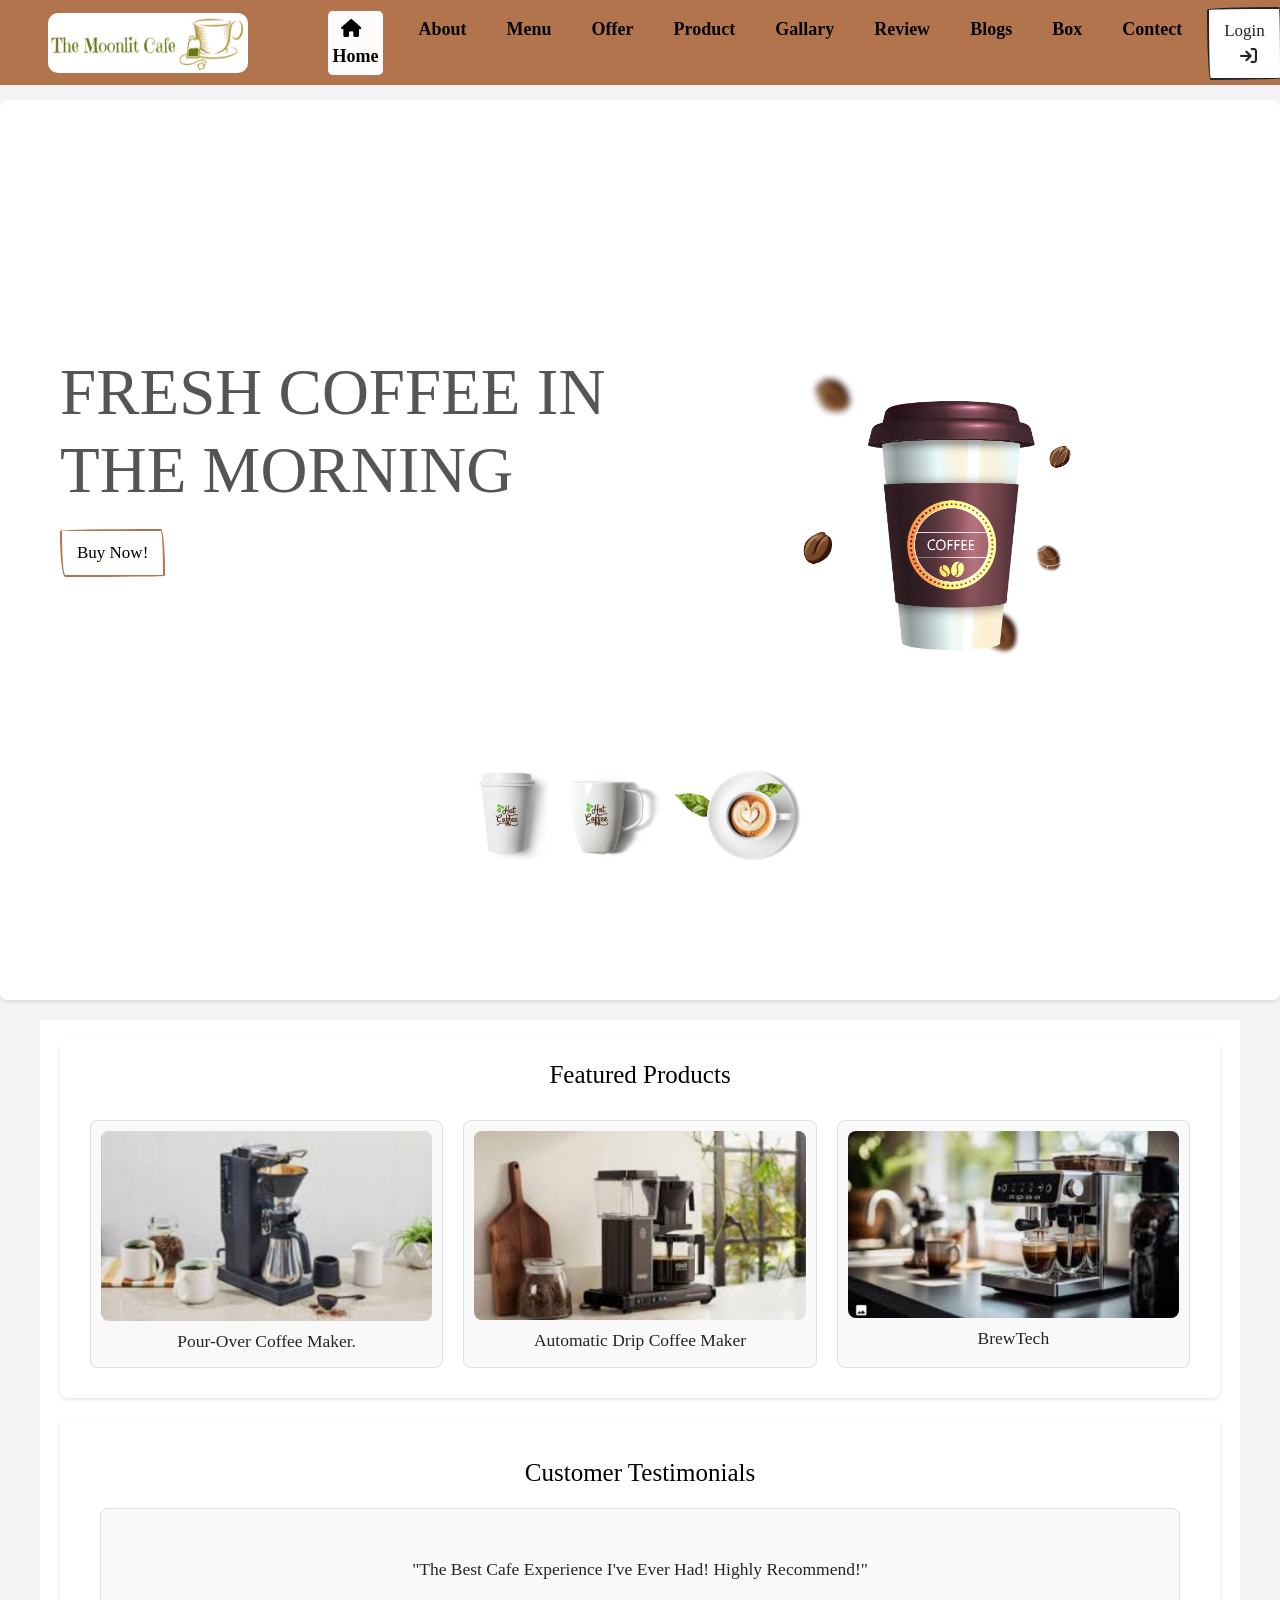
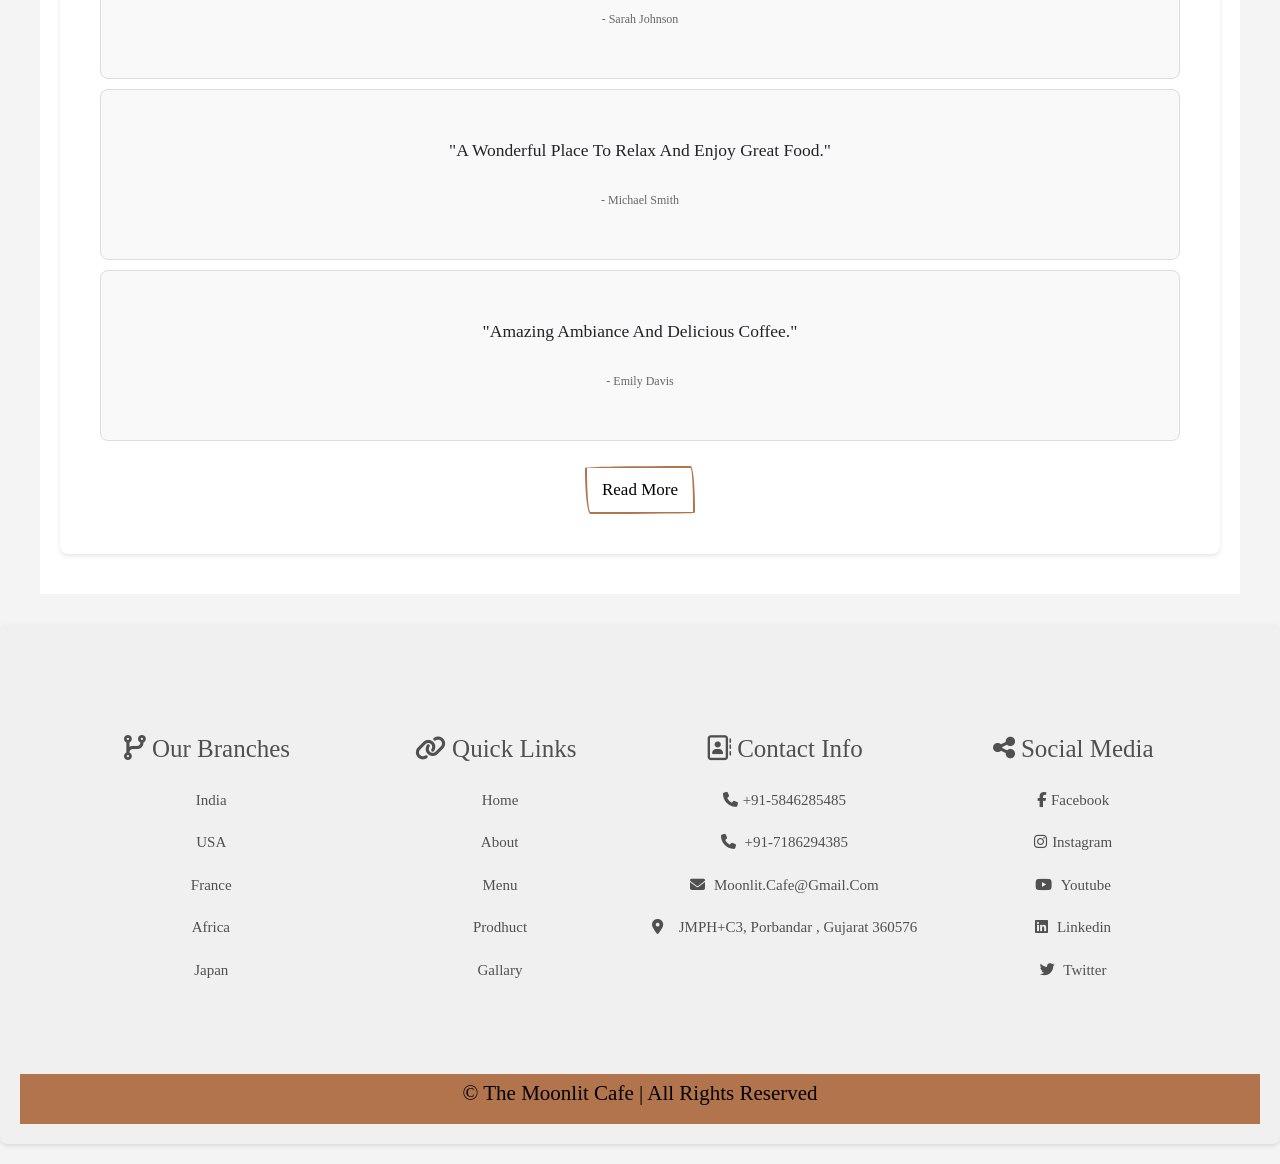
==== Index.html @ 5e9a55ad "Initial commit" ====
<!DOCTYPE html>
<html lang="en">
<head>
    <title>the Moonlit Cafe</title>
    <meta charset="utf-8">
    <meta name="viewport" content="width=device-width, initial-scale=1">
    <meta http-equiv="X-UA-Compatible" content="IE=edge">
    <meta name="viewport" content="width=device-width, initial-scale=1.0">
    <link href="https://cdn.jsdelivr.net/npm/bootstrap@5.3.3/dist/css/bootstrap.min.css" rel="stylesheet">
    <script src="https://cdn.jsdelivr.net/npm/bootstrap@5.3.3/dist/js/bootstrap.bundle.min.js"></script>
    <link rel="stylesheet" href="https://cdnjs.cloudflare.com/ajax/libs/font-awesome/6.5.2/css/all.min.css">
    <link rel="stylesheet" href="Styles.css">
    <style>
        li::marker {
            content: none;
        }
    </style>
    
</head>
<body>
    <nav class="navbar navbar-expand-sm">
        <div class="container-fluid">
            <a class="navbar-brand" href="#" id="logo"><img src="IMG/l2.png " style="height: 60px; width: 200px;" alt=""></a>
            <button class="navbar-toggler" type="button" data-bs-toggle="collapse" data-bs-target="#mynavbar">
                <span class="navbar-toggler-icon"></span>
            </button>
            <div class="collapse navbar-collapse" id="mynavbar">
                <ul class="navbar-nav me-auto">
                    <li class="nav-item">
                        <a class="nav-link nh active" id="home" href="Index.html">
                            <i class="fa-solid fa-house fa-beat"></i> &nbsp; Home</a>
                    </li>
                    <li class="nav-item">
                        <a class="nav-link nh" href="About.html">About</a>
                    </li>
                    <li class="nav-item">
                        <a class="nav-link nh" href="Menu.html">Menu</a>
                    </li>
                    <li class="nav-item">
                        <a class="nav-link nh" href="Offer.html">Offer</a>
                    </li>
                    <li class="nav-item">
                        <a class="nav-link nh" href="Product.html">Product</a>
                    </li>
                    <li class="nav-item">
                        <a class="nav-link nh" href="Gallary.html">Gallary</a>
                    </li>
                    <li class="nav-item">
                        <a class="nav-link nh" href="Review.html">Review</a>
                    </li>
                    <li class="nav-item">
                        <a class="nav-link nh" href="Blogs.html">Blogs</a>
                    </li>
                    <li class="nav-item">
                        <a class="nav-link nh" href="Box.html">Box</a>
                    </li>
                    <li class="nav-item">
                        <a class="nav-link nh" href="Contect.html">Contect</a>
                    </li>
                </ul>
                <li class="nav-item">
                    <a class="nav-link nh" href="javascript:void(0)"></a>
                </li>
                <li class="nav-item ">
                    <button type="button" class="btn btn-custom active" data-bs-toggle="modal" data-bs-target="#myModal" id="clik" style="margin-top: 2px; background-color: white;">
                        Login &nbsp; <i class="fa-solid fa-arrow-right-to-bracket fa-flip"></i>
                    </button>
                </li>
            </div>
        </div>
    </nav>
    <br>
    <!-- The Modal -->
    <div class="modal" id="myModal">
        <div class="modal-dialog">
            <div class="modal-content">
                <!-- Modal Header -->
                <div class="modal-header">
                    <h4 class="modal-title">Login</h4>
                    <button type="button" class="btn-close" data-bs-dismiss="modal"></button>
                </div>
                <!-- Modal body -->
                <div class="modal-body">
                    <form action="/action_page.php">
                        <div class="mb-3 mt-3">
                            <label for="email" class="form-label">Email:</label>
                            <input type="email" class="form-control" id="email" placeholder="Enter email" name="email">
                        </div>
                        <div class="mb-3">
                            <label for="pwd" class="form-label">Password:</label>
                            <input type="password" class="form-control" id="pwd" placeholder="Enter password"
                                name="pswd">
                        </div>
                        <div class="form-check mb-3">
                            <label class="form-check-label">
                                <input class="form-check-input" type="checkbox" name="remember"> Remember me
                            </label>
                        </div>
                    </form>
                </div>
                <!-- Modal footer -->
                <div class="modal-footer">
                    <br><br><br>
                    <button type="submit" class="btn btn-custom">Submit</button>
                </div>
            </div>
        </div>
    </div>
    <section class="home" id="home" style="background-color: white;">
        <div class="container">
            <div class="row">
                <div class="content">
                    <h3 id="text">fresh coffee in the morning</h3><br><br><br>
                     <a href="Menu.html" class="btn" id="buy">Buy Now!</a>
                </div>
                <div class="image">
                    <img src="IMG/main.png" class="main-home-image" id="i" alt="">
                </div>
            </div>
            <div class="image-slider">
                <img src="IMG/4.png" alt="">
                <img src="IMG/5.png" alt="">
                <img src="IMG/6.png" alt="">
            </div>
        </div>
    </section>
    <div class="container" style="background-color: white;">
        <section id="featured-products">
            <h2 class="text-center">Featured Products</h2>
            <div class="product-grid">
                <div class="product-card">
                    <img src="IMG/fp1.png" alt="Product 1">
                    <h3>pour-over coffee maker.</h3>
                </div>
                <div class="product-card">
                    <img src="IMG/fp2.png" alt="Product 2">
                    <h3>automatic drip coffee maker</h3>
                </div>
                <div class="product-card">
                    <img src="IMG/fp3.png" alt="Product 3">
                    <h3>BrewTech</h3>
                </div>
            </div>
        </section>
        <section id="testimonials">
            <div class="container">
                <h2 class="text-center">Customer Testimonials</h2>
                <div class="testimonial">
                    <p>
                    <h3>"The best cafe experience I've ever had! Highly recommend!"</h3>
                    </p>
                    <p>- Sarah Johnson</p>
                </div>
                <div class="testimonial">
                    <p>
                    <h3>"A wonderful place to relax and enjoy great food."</h3>
                    </p>
                    <p>- Michael Smith</p>
                </div>
                <div class="testimonial">
                    <p>
                    <h3>"Amazing ambiance and delicious coffee."</h3>
                    </p>
                    <p>- Emily Davis</p>
                </div>
                <br><br><br>
                <center><a href="#" class="btn" id="buy">Read More</a></center>
        </section>
    </div>
    <br><br>
    <!-- FOOTER -->
    <section class="footer">
        <div class="box-container">
            <div class="container-fluid p-5 text- text-center">
                <div class="container mt-5">
                    <div class="row">
                        <div class="col-sm-3">
                            <div class="box">
                                <h3 class="our"><i class="fa-solid fa-code-branch">&nbsp;</i>Our Branches</h3>
                                <a href="#"><i class="fas fa-arrow"></i> India</a>
                                <a href="#"><i class="fas fa-arrow"></i> USA</a>
                                <a href="#"><i class="fas fa-arrow"></i> France</a>
                                <a href="#"><i class="fas fa-arrow"></i> Africa</a>
                                <a href="#"><i class="fas fa-arrow"></i> Japan</a>
                            </div>
                        </div>
                        <div class="col-sm-3">
                            <div class="box">
                                <h3><i class="fa-solid fa-link"></i>&nbsp;Quick Links</h3>
                                <a href="Index.html"><i class="fas fa-arrow"></i> Home</a>
                                <a href="About.html"><i class="fas fa-arrow"></i> About</a>
                                <a href="Menu.html"><i class="fas fa-arrow"></i> Menu</a>
                                <a href="Product.html"><i class="fas fa-arrow"></i> Prodhuct</a>
                                <a href="Gallary.html"><i class="fas fa-arrow"></i> Gallary</a>
                            </div>
                        </div>
                        <div class="col-sm-3">
                            <div class="box">
                                <h3><i class="fa-regular fa-address-book"></i>&nbsp;Contact Info</h3>
                                <a href="#"><i class="fa-solid fa-phone fa-shake"></i>+91-5846285485</a>
                                <a href="#"><i class="fa-solid fa-phone fa-shake"></i> +91-7186294385</a>
                                <a href="#"><i class="fa-solid fa-envelope fa-bounce"></i> moonlit.cafe@gmail.com</a>
                                <a href="https://www.google.com/maps/uv?pb=!1s0x3957cb00031b8b35%3A0x9dfea6490d8aacd6!3m1!7e115!4s%2Fmaps%2Fplace%2Fthe%2Bmoonlit%2Bcafe%2Bporbandar%2F%4021.6359339%2C69.6778502%2C3a%2C75y%2C300.34h%2C90t%2Fdata%3D*213m4*211e1*213m2*211si9pTdnw0_o1bippCGwQ39Q*212e0*214m2*213m1*211s0x3957cb00031b8b35%3A0x9dfea6490d8aacd6%3Fsa%3DX%26ved%3D2ahUKEwjfjJSNi4qHAxVp-TgGHR-qDlYQpx96BAgyEAA!5sthe%20moonlit%20cafe%20porbandar%20-%20Google%20Search!15sCgIgAQ&imagekey=!1e2!2si9pTdnw0_o1bippCGwQ39Q&cr=le_a7&hl=en&ved=1t%3A206134&ictx=111"><i class="fa-solid fa-location-dot fa-beat-fade"></i> &nbsp; JMPH+C3, Porbandar , Gujarat 360576</a>
                            </div>
                        </div>
                        <div class="col-sm-3">
                            <div class="box">
                                <h3><i class="fa-solid fa-share-nodes"></i>&nbsp;Social Media</h3>
                                <a href="https://www.facebook.com/cafemoonlightlatur/"><i class="fab fa-facebook-f"></i>Facebook</a>
                                <a href="https://www.instagram.com/__moonlightcafe__/"><i class="fab fa-instagram"></i>Instagram</a>
                                <a href="the moonlit cafe porbandar youtube"><i class="fab fa-youtube"></i> Youtube</a>
                                <a href="#"><i class="fab fa-linkedin"></i> Linkedin</a>
                                <a href="#"><i class="fab fa-twitter"></i> Twitter</a>
                            </div>
                        </div>
                    </div>
                </div>
            </div>
        </div>
        <div class="text-center" style="height: 50px; font-size: x-large; background-color: #b2744c;">
            <small class="center">&copy; The Moonlit Cafe | All Rights Reserved</small>
        </div>
    </section>
    <script src="Script.js"></script>
</body>
</html>
---- Styles.css ----
@import url('https://fonts.googleapis.com/css2?family=Poppins:wght@100;300;400;500;600&display=swap');

/* Navbar start*/
#ome.active {
    background: #fdfbfb;
    border-radius: 8%;
}

#sea {
    padding: 10px;
}

.navbar.navbar {
    font-size: large;

}

.se:hover {
    background-color: #b2744c;

}

.btn-custom {
    background-color: #b2744c;
    color: white;
}

.btn-custom:hover {
    background-color: #faf9f8;
}

.modal-header {
    background: #b2744c;
}

.modal-body {
    background: #b2744c;
}

.modal-footer {
    background: #b2744c;
}

:root {

    --main-color: rgba(2, 0, 0, 0.667);
    --btn-color: rgb(0, 0, 2);
    --bdr-color: #b2744c;
    --border-radius: 95% 4% 97% 5% / 4% 94% 3% 95%;
    --border-radius-hover: 4% 95% 6% 95% / 95% 4% 92% 5%;
    --border: .2rem solid var(--bdr-color);
    --border-hover: .2rem dashed var(--main-color);
}

* {

    font-family: 'Poppins', sans-serif;
    margin: 0;
    padding: 0;
    box-sizing: border-box;
    outline: none;
    border: none;
    text-decoration: none;
    text-transform: capitalize;
    transition: all .2s linear;
}

html {

    font-size: 62.5%;
    overflow-x: hidden;
    scroll-padding-top: 7rem;
    scroll-behavior: smooth;
}

section {

    padding: 2rem 9%;
}

.heading {

    font-size: 9rem;
    text-transform: uppercase;
    color: transparent;
    -webkit-text-stroke: .05rem var(--main-color);
    letter-spacing: .2rem;
    text-align: center;
    pointer-events: none;
    position: relative;
}

.heading span {

    position: absolute;
    top: 50%;
    left: 50%;
    transform: translate(-50%, -50%);
    width: 100%;
    color: var(--main-color);
    font-size: 3rem;
}

.btn {

    display: inline-block;
    padding: .9rem 1.5rem;
    border: var(--border);
    border-radius: var(--border-radius);
    color: var(--btn-color);
    background: none;
    cursor: pointer;
    margin-top: 1rem;
    font-size: 1.7rem;

}

.btn:hover {

    border-radius: var(--border-radius-hover);
    border: var(--border-hover);
}

#navbar {
    background-color: #b2744c;
    font-family: 'Roboto', sans-serif;
}

#logo img {
    border-radius: 10px;
    width: 160px;
    margin-left: 40px;
}

.navbar-nav {
    margin-left: 50px;
}

.nav-item .nav-link {
    color: rgb(4, 4, 4);
    margin-left: 10px;
    font-weight: bold;
    transition: 0.5s;
}

.nav-item .nav-link:hover {
    background: #f7f5f2;
    border-radius: 5px;
    color: black;
}

#navbar form button {
    background: black;
    color: white;
    border: 1px solid white;
}

.nh:hover {
    background-color: #f7f5f2;

}

nav {
    background-color: #b2744c;
    border-radius: 0px;
}

* {
    margin: 0;
    padding: 0;
    box-sizing: border-box;
    font-family: 'Merriweather', serif;
}

html::-webkit-scrollbar-thumb {
    background: #b2744c;
    border-radius: 0px;
}

html::-webkit-scrollbar {
    width: 10px;
}




/* Active pages*/

#home.active {
    background: #fdfbfb;
    border-radius: 8%;
}

#about.active {
    background: #fdfbfb;
    border-radius: 8%;

}

#Menu.active {
    background: #fdfbfb;
    border-radius: 8%;
}

#Offer.active {
    background: #fdfbfb;
    border-radius: 8%;

}

#Product.active {
    background: #fdfbfb;
    border-radius: 8%;

}

#Gallary.active {
    background: #fdfbfb;
    border-radius: 8%;

}

#Review.active {
    background: #fdfbfb;
    border-radius: 8%;

}

#Blogs.active {
    background: #fdfbfb;
    border-radius: 8%;

}

#Box {
    background: #fdfbfb;
    border-radius: 8%;

}

#Contect.active {
    background: #fdfbfb;
    border-radius: 8%;

}

/*active end*/





/* HEADER */

.header {

    position: fixed;
    top: 0;
    left: 0;
    right: 0;
    display: flex;
    align-items: center;
    justify-content: space-between;
    z-index: 1000;
    background: #f1eaea;
    box-shadow: 0 .5rem 1rem rgba(0, 0, 0, .1);
    padding: 2rem 9%;
}

.header .logo {

    color: var(--main-color);
    font-size: 2.3rem;
}

.header .logo i {

    padding-left: .5rem;
}

.header .navbar a {

    margin: 0 1rem;
    font-size: 1.7rem;
    color: var(--main-color);
}

.header .btn {

    margin-top: 0;
}

/*heder end */

/* Navbar end */





/*home pages start */

#menu-btn {

    font-size: 3rem;
    color: var(--main-color);
    cursor: pointer;
    display: none;
}

.home {

    min-height: 100vh;
    padding-top: 12rem;
    background: url(../image/home-bg.jpg) no-repeat;
    background-position: center;
    background-size: cover;
}

.home .row {
    display: flex;
    align-items: center;
    flex-wrap: wrap;
    gap: 1.5rem;
}

.home .row .content {
    flex: 1 1 42rem;
}

.home .row .image {
    flex: 1 1 42rem;
    padding-top: 10rem;
    text-align: center;
}

.home .row .image img {
    height: 35rem;
    animation: float 4s linear infinite;
}

@keyframes float {

    0%,
    100% {
        transform: translateY(0rem);
    }

    50% {
        transform: translateY(-7rem);
    }
}

.home .row .content h3 {
    font-size: 6.5rem;
    color: var(--main-color);
    text-transform: uppercase;
}

.home .image-slider {
    text-align: center;
    padding: 3rem 0;
}

.home .image-slider img {
    height: 9rem;
    margin: 0 .5rem;
    cursor: pointer;
    margin-top: 5rem;
}

.home .image-slider img:hover {
    transform: translateY(-2rem);
}

body {
    font-family: Arial, sans-serif;
    margin: 0;
    padding: 0;
    box-sizing: border-box;
    background-color: #f4f4f4;
}

header {
    background: #333;
    color: #fff;
    padding: 10px 0;
    text-align: center;
}

header h1 {
    margin: 0;
}

nav ul {
    list-style: none;
    padding: 0;
    margin: 0;
    text-align: center;
}

nav ul li {
    display: inline;
    margin: 0 10px;
}

nav ul li a {
    color: #fff;
    text-decoration: none;
    font-weight: bold;
}

.hero {
    background: url('images/hero.jpg') no-repeat center center/cover;
    color: #fff;
    text-align: center;
    padding: 100px 20px;
}

.hero-content h2 {
    font-size: 2.5em;
    margin: 0;
}

.hero-content p {
    font-size: 1.2em;
    margin: 20px 0;
}

.hero-content .btn {
    background: #ff9900;
    color: #fff;
    padding: 10px 20px;
    text-decoration: none;
    border-radius: 5px;
    font-weight: bold;
}

section {
    margin-bottom: 20px;
    padding: 20px;
    background: #fff;
    border-radius: 8px;
    box-shadow: 0 2px 4px rgba(0, 0, 0, 0.1);
}

#featured-products .product-grid {
    display: flex;
    justify-content: space-around;
    flex-wrap: wrap;
}

.product-card {
    background: #f9f9f9;
    border: 1px solid #ddd;
    border-radius: 8px;
    padding: 10px;
    text-align: center;
    margin: 10px;
    flex: 1 1 30%;
}

.product-card img {
    max-width: 100%;
    border-radius: 8px;
}

.product-card h3 {
    margin: 10px 0 5px;
}

.testimonial {
    background: #f9f9f9;
    border: 1px solid #ddd;
    border-radius: 8px;
    padding: 20px;
    margin: 10px 0;
    text-align: center;
}

footer {
    background: #333;
    color: #fff;
    text-align: center;
    padding: 10px 0;
    position: fixed;
    width: 100%;
    bottom: 0;
}

/* HOME pages end*/
















/* menu pages start*/

.card {
    height: 400px;
    width: 300px;
}

.cards {
    height: 600px;
    width: 300px;
}

.menu {
    width: 100%;
    background: #f7f5f2;
    font-family: 'Roboto', sans-serif;
}

.heading {
    text-align: center;
    font-size: 30px;
    color: #b2744c;
    font-weight: bold;
    border-bottom: 2px solid #b2744c;
}

#container2 {
    margin-top: 20px;
}

.menu .cards {
    background: white;
    box-shadow: rgba(149, 157, 165, 0.2) 0px 8px 24px;
}

.star i {
    color: #b2744c;
}

.menu h3 {
    color: #b2744c;
    text-align: center;
    margin-top: 10px;
    font-size: 25px;
}

.menu p {
    font-size: 16px;
    color: #b2744c;
    padding-top: 10px;
}

.menu p span {
    float: right;
    cursor: pointer;
}

/* menu pages end */










/*offer pages start*/

/* banner */

.banner-container {
    display: grid;
    grid-template-columns: repeat(auto-fit, minmax(32rem, 1fr));
    gap: 1.5rem;
}

.banner-container .banner {
    position: relative;
    height: 25rem;
    overflow: hidden;
    border-radius: .5rem;
}

.banner-container .banner img {
    height: 100%;
    width: 100%;
    object-fit: cover;
}

.banner-container .banner:hover img {
    transform: scale(1.1);
}

.banner-container .banner .content {
    position: absolute;
    top: 50%;
    left: 2rem;
    transform: translateY(-50%);
}

.banner-container .banner .content span {
    font-size: 1.5rem;
    color: #666;
}

.banner-container .banner .content h3 {
    color: #222;
    padding-top: .5rem;
    font-size: 2rem;
}


/* offer */

.offer .box-container {
    display: grid;
    grid-template-columns: repeat(auto-fit, minmax(25rem, 1fr));
    gap: 1.5rem;
    align-items: flex-start;
}

.offer .box-container .box {
    text-align: center;
}

.offer .box-container .box img {
    height: 10rem;
    margin-bottom: .5rem;
}

.offer .box-container .box h3 {
    font-size: 2rem;
    color: var(--color);
    margin: 1rem 0;
}

.offer .box-container .box p {
    line-height: 2;
    font-size: 1.5rem;
    color: #666;
}

main {
    display: flex;
    flex-wrap: wrap;
    justify-content: space-around;
}

.offer {
    background-color: #fff;
    border: 1px solid #ccc;
    border-radius: 8px;
    box-shadow: 0 2px 5px rgba(0, 0, 0, 0.1);
    margin: 15px;
    padding: 20px;
    width: 45%;
    max-width: 400px;
}

.offer h2 {
    font-size: 1.8rem;
    color: #333;
    margin-bottom: 10px;
}

.offer-item {
    margin-bottom: 15px;
}

.offer-item h3 {
    font-size: 1.3rem;
    color: #555;
    margin-bottom: 5px;
}

.offer-item p {
    font-size: 1rem;
    color: #777;
}


body {
    font-family: Arial, sans-serif;
  }
  .offer-card {
    transition: transform 0.2s;
  }
  .offer-card:hover {
    transform: scale(1.05);
  }
  .offer-header {
    background: #b2744c;
    color: white;
    padding: 10px;
    text-align: center;
  }


/*offer pages end*/



/* top cards */
.top-cards{
    width: 100%;
    height: 60vh;
    background: #f7f5f2;
    font-family: 'Roboto', sans-serif;
  }
  .heading2{
    color: black;
    text-align: center;
    font-size: 30px;
    font-weight: bold;
  }
  .heading2 span{
    color: #b2744c;
  }
  .top-cards .container{
    margin-top: 30px;
  }
  .top-cards .card{
    border-radius: 10px;
    transition: 0.5s;
    cursor: pointer;
  }
  .top-cards .card img{
    border-radius: 10px;
  }
  .top-cards .card h3{
    text-align: center;
    padding-top: 78px;
    color: white;
  }
  .top-cards .card:hover{
    transform: translateY(-10px);
  }
  @media screen and (max-width:767px){
   .top-cards{
    height: 170vh;
   } 
  }
  @media screen and (max-width:500px){
   .top-cards{
    height: 150vh;
   } 
  }
  @media screen and (max-width:370px){
   .top-cards{
    height: 120vh;
   } 
  }
  /* top cards */
  







/* product start */
.product {
    width: 100%;
    background: #f7f5f2;
    font-family: 'Roboto', sans-serif;
}

.heading4 {
    text-align: center;
    color: #b2744c;
    font-size: 30px;
    font-weight: bold;
    padding-top: 70px;
    border-bottom: 2px solid #b2744c;
}

#container3 {
    margin-top: 30px;
}

.product h3 {
    text-align: center;
    color: #b2744c;
    font-size: 23px;
}

.product p {
    color: #b2744c;
    padding-top: 10px;
}

.product p span {
    float: right;
    cursor: pointer;
}

#om{
    height: 200px;
    
}

/* product end */









/* review start */

.review .box-container {
    display: grid;
    grid-template-columns: repeat(auto-fit, minmax(30rem, 1fr));
    gap: 1.5rem;
}

.review .box-container .box {
    border: .1rem solid rgba(0, 0, 0, .2);
    border-radius: .5rem;
    box-shadow: var(--box-shadow);
    text-align: center;
    padding: 3rem 2rem;
}

.review .box-container .box .image {
    display: flex;
    justify-content: center;
    align-items: center;
    gap: 2rem;
}

.review .box-container .box .image .user {
    height: 9rem;
    width: 9rem;
    border-radius: 50%;
    object-fit: cover;
}

.review .box-container .box h3 {
    padding: 1rem 0;
    font-size: 2rem;
    color: var(--color);
}

.review .box-container .box h4 {
    font-size: 1.4rem;
    color: #222;
}

.review .box-container .box .stars {
    margin-top: 1.2rem;
}

.review .box-container .box .stars i {
    font-size: 1.5rem;
    color: gold;
}

.review .box-container .box p {
    font-size: 1.5rem;
    line-height: 1.8;
    color: #666;
    padding-top: 1.5rem;
}

.box {
    height: 300px;
}

/* review end */









/* blog start */

.blog .boxx-container {
    display: grid;
    grid-template-columns: repeat(auto-fit, minmax(30rem, 1fr));
    gap: 1.5rem;
}

.blog .boxx-container .boxx {
    border: .1rem solid rgba(0, 0, 0, .1);
    border-radius: 1rem;
}

.blog .boxx-container .boxx .image {
    height: 25rem;
    width: 100%;
    overflow: hidden;
    border-radius: 1rem 1rem 0 0;
}

.blog .boxx-container .boxx .image img {
    height: 100%;
    width: 100%;
    object-fit: cover;
}

.blog .boxx-container .boxx:hover .image img {
    transform: scale(1.2);
}

.blog .boxx-container .boxx .content {
    padding: 2rem 2.5rem;
}

.blog .boxx-container .boxx .content .icons {
    padding-bottom: 1rem;
    margin-bottom: 1rem;
    display: flex;
    align-items: center;
    justify-content: space-between;
}

.blog .boxx-container .boxx .content .icons a {
    font-size: 1.4rem;
    color: #666;
}

.blog .boxx-container .boxx .content .icons a:hover {
    color: var(--color);
}

.blog .boxx-container .boxx .content .icons a i {
    color: var(--color);
    padding-right: .5rem;
}

.blog .boxx-container .boxx .content h3 {
    font-size: 2.2rem;
    color: #222;
}

.blog .boxx-container .boxx .content p {
    font-size: 1.4rem;
    color: #666;
    line-height: 2;
    padding: 1rem 0;
}

/* blogs end */








/*box page start*/


body {
    font-family: Arial, sans-serif;
}

.navbar-brand {
    font-family: 'Cursive', sans-serif;
    font-size: 1.5rem;
}

.box-cricket-section h1 {
    font-family: 'Cursive', sans-serif;
    font-size: 2.5rem;
    color: #333;
}

.box-cricket-section p {
    font-size: 1.1rem;
    color: #666;
}

.box-cricket-section ul {
    list-style-type: none;
    padding: 0;
}

.box-cricket-section ul li {
    font-size: 1.1rem;
    color: #333;
    padding: 5px 0;
}

.footer {
    background-color: #333;
    color: white;
}

.footer p {
    margin: 0;
}











body {
    font-family: Arial, sans-serif;
    margin: 0;
    padding: 0;
    box-sizing: border-box;
}

#box-cricket-stadium {
    padding: 50px 20px;
    background-color: #f8f8f8;
    text-align: center;
}

.container {
    max-width: 1200px;
    margin: 0 auto;
}

h2 {
    font-size: 2.5em;
    margin-bottom: 20px;
    color: #333;
}

p {
    font-size: 1.2em;
    color: #666;
    margin-bottom: 30px;
}

.stadium-gallery {
    display: flex;
    justify-content: center;
    gap: 20px;
}

.stadium-gallery img {
    width: 300px;
    height: 200px;
    object-fit: cover;
    border-radius: 10px;
    box-shadow: 0 4px 8px rgba(0, 0, 0, 0.1);
}












body {
    font-family: Arial, sans-serif;
    margin: 0;
    padding: 0;
    background-color: #f4f4f4;
}

header {
    background-color: #333;
    color: #fff;
    padding: 1rem;
    text-align: center;
}

main {
    padding: 2rem;
}

#booking-form {
    background-color: #fff;
    padding: 2rem;
    border-radius: 5px;
    box-shadow: 0 0 10px rgba(0, 0, 0, 0.1);
}

#booking-form h2 {
    margin-top: 0;
}

#booking-form label {
    display: block;
    margin-bottom: 0.5rem;
}

#booking-form input {
    width: 100%;
    padding: 0.5rem;
    margin-bottom: 1rem;
    border: 1px solid #ccc;
    border-radius: 5px;
}

#booking-form button {
    display: inline-block;
    background-color: #28a745;
    color: #fff;
    padding: 0.75rem 1.5rem;
    border: none;
    border-radius: 5px;
    cursor: pointer;
}

#booking-form button:hover {
    background-color: #218838;
}

#confirmation {
    background-color: #fff;
    padding: 2rem;
    border-radius: 5px;
    box-shadow: 0 0 10px rgba(0, 0, 0, 0.1);
    margin-top: 2rem;
}








body {
    font-family: Arial, sans-serif;
    margin: 0;
    padding: 0;
}

.container {
    max-width: 1200px;
    margin: 0 auto;
    padding: 20px;
}

#box-cricket-stadium {
    background-color: #f9f9f9;
    padding: 50px 0;
}

#box-cricket-stadium h2 {
    text-align: center;
    font-size: 2.5em;
    margin-bottom: 20px;
}

#box-cricket-stadium p {
    text-align: center;
    font-size: 1.2em;
    line-height: 1.5;
    margin-bottom: 40px;
}

.stadium-features {
    display: flex;
    justify-content: space-around;
    flex-wrap: wrap;
}

.feature {
    background-color: #fff;
    border: 1px solid #ddd;
    padding: 20px;
    width: 30%;
    box-shadow: 0 0 10
}

/*box page end*/









/* contact */
.contact {
    width: 100%;
    height: 100vh;
    background: #f7f5f2;
    padding-top: 70px;
}

.contact .container {
    width: 100%;
    height: 80vh;
    background: white;
    background: linear-gradient(90deg, white 80%, #b2744c 20%);
    border-radius: 10px;
}

.heading6 {
    font-size: 30px;
    font-weight: bold;
    margin-top: 70px;
}

.heading6 span {
    color: #b2744c;
}

.contact p {
    font-weight: bold;
    font-size: 13px;
    color: black;
}

.contact input {
    width: 360px;
    border: none;
    border-bottom: 1px solid;
}

#contact-btn {
    width: 200px;
    height: 36px;
    border: none;
    background: #b2744c;
    color: white;
    font-weight: bold;
    margin-top: 30px;
    cursor: pointer;
}

#col {
    width: 40%;
    height: 56vh;
    background: black;
    margin-top: 78px;
}

.contact h1 {
    color: white;
    font-size: 25px;
    margin-top: 10px;
    margin-left: 10px;
}

.contact #col p {
    font-size: 15px;
    color: white;
    margin-left: 13px;
    padding-top: 30px;
}

@media screen and (max-width:766px) {
    .contact .container {
        background: white;
    }

    #col {
        width: 100%;
        background: #b2744c;
    }

    .contact {
        height: 150vh;
    }
}

@media screen and (max-width:400px) {
    .contact input {
        width: 250px;
    }

}






/* FOOTER start */

.footer .box-container {
    display: grid;
    grid-template-columns: repeat(auto-fit, minmax(23rem, 1fr));
    gap: 1.5rem;
}

.footer .box-container .box h3 {
    font-size: 2.5rem;
    padding: 1rem 0;
    color: var(--main-color);
}

.footer .box-container .box a {
    display: block;
    font-size: 1.5rem;
    padding: 1rem 0;
    color: var(--main-color);
}

.footer .box-container .box a i {
    padding-right: .5rem;
}

.footer .box-container .box a:hover i {
    padding-right: 2rem;
}

.footer .credit {
    text-align: center;
    font-size: 2rem;
    padding: 2rem 1rem;
    margin-top: 1rem;
    color: var(--main-color);
}

.footer .credit span {
    border-bottom: var(--border-hover);
}

@media (max-width: 991px) {
    html {
        font-size: 55%;
    }

    .header {
        padding: 3rem;
    }

    section {
        padding: 2rem;
    }
}

@media (max-width: 768px) {
    .heading {
        font-size: 6rem;
    }

    .heading span {
        font-size: 2.3rem;
    }

    #menu-btn {
        display: initial;
    }

    #menu-btn.fa-times {
        transform: rotate(180deg);
    }

    .header .navbar {
        position: absolute;
        top: 99%;
        left: 0;
        right: 0;
        background: #040404;
        clip-path: polygon(0 0, 100% 0, 100% 0, 0 0);
    }

    .header .navbar.active {
        clip-path: polygon(0 0, 100% 0, 100% 100%, 0 100%);
    }

    .header .navbar a {
        display: block;
        font-size: 2.2rem;
        margin: 0;
        padding: 1.5rem 2rem;
    }

    .home {
        text-align: center;
    }

    .home .row .content h3 {
        font-size: 4rem;
    }

    .menu .box-container .box {
        margin-left: 0;
        margin-top: 6rem;
        flex-flow: column;
        text-align: center;
    }

    .menu .box-container .box img {
        margin-left: 0;
        margin-top: -6rem;
    }
}

@media (max-width: 450px) {
    html {
        font-size: 50%;
    }

    .home .row .image img {
        height: auto;
        width: 100%;
    }
}

body {
    font-family: Arial, sans-serif;
}

.footer {
    background-color: #f0f0f0;
    padding: 20px;
    text-align: center;
}

.footer a {
    text-decoration: none;
    color: #000;
}

.footer .section-title {
    font-size: 18px;
    font-weight: bold;
    margin-bottom: 10px;
}

.footer .section {
    margin-bottom: 20px;
}

.footer .contact-info p {
    margin: 5px 0;
}

.footer .social-links a {
    display: inline-block;
    margin: 0 10px;

}

.text-center {
    color: black;
}

.btn {
    margin-top: -30px;
}

.boxx {
    height: 600px;
}

/* FOOTER end */
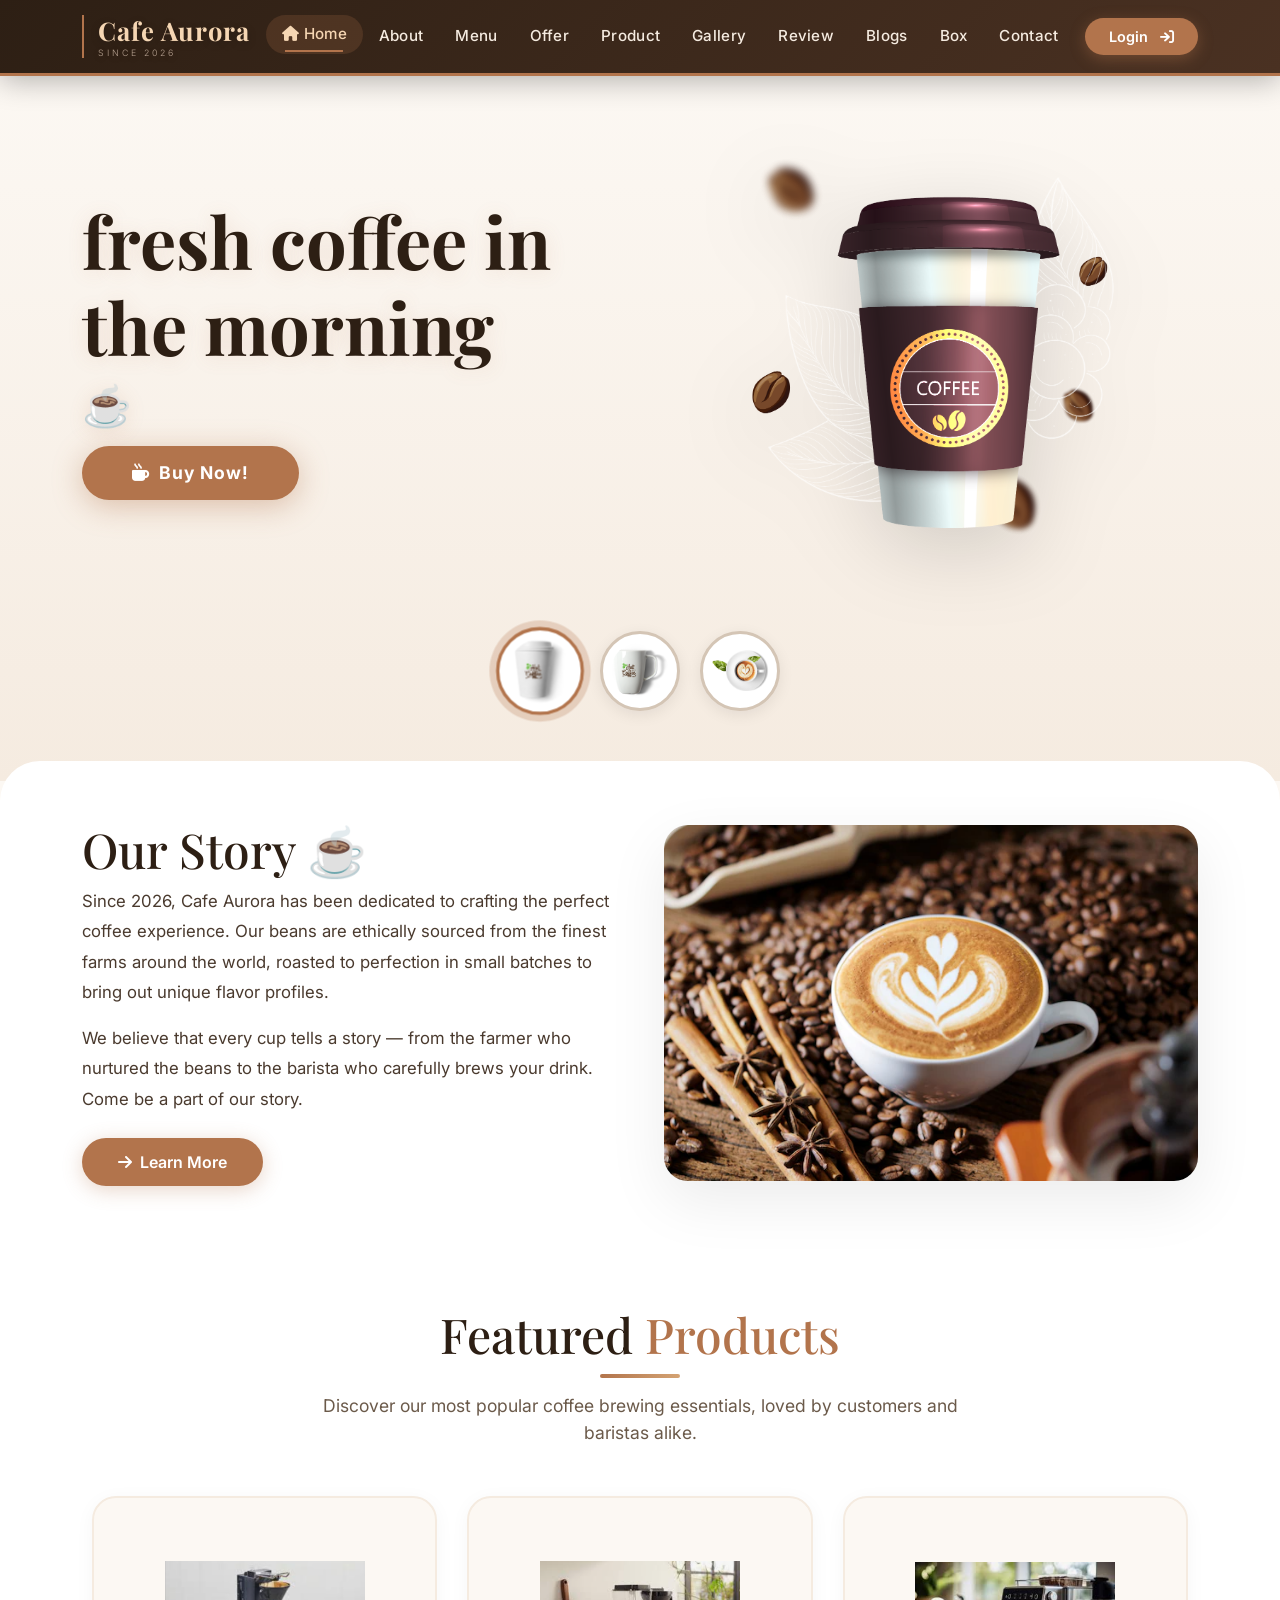
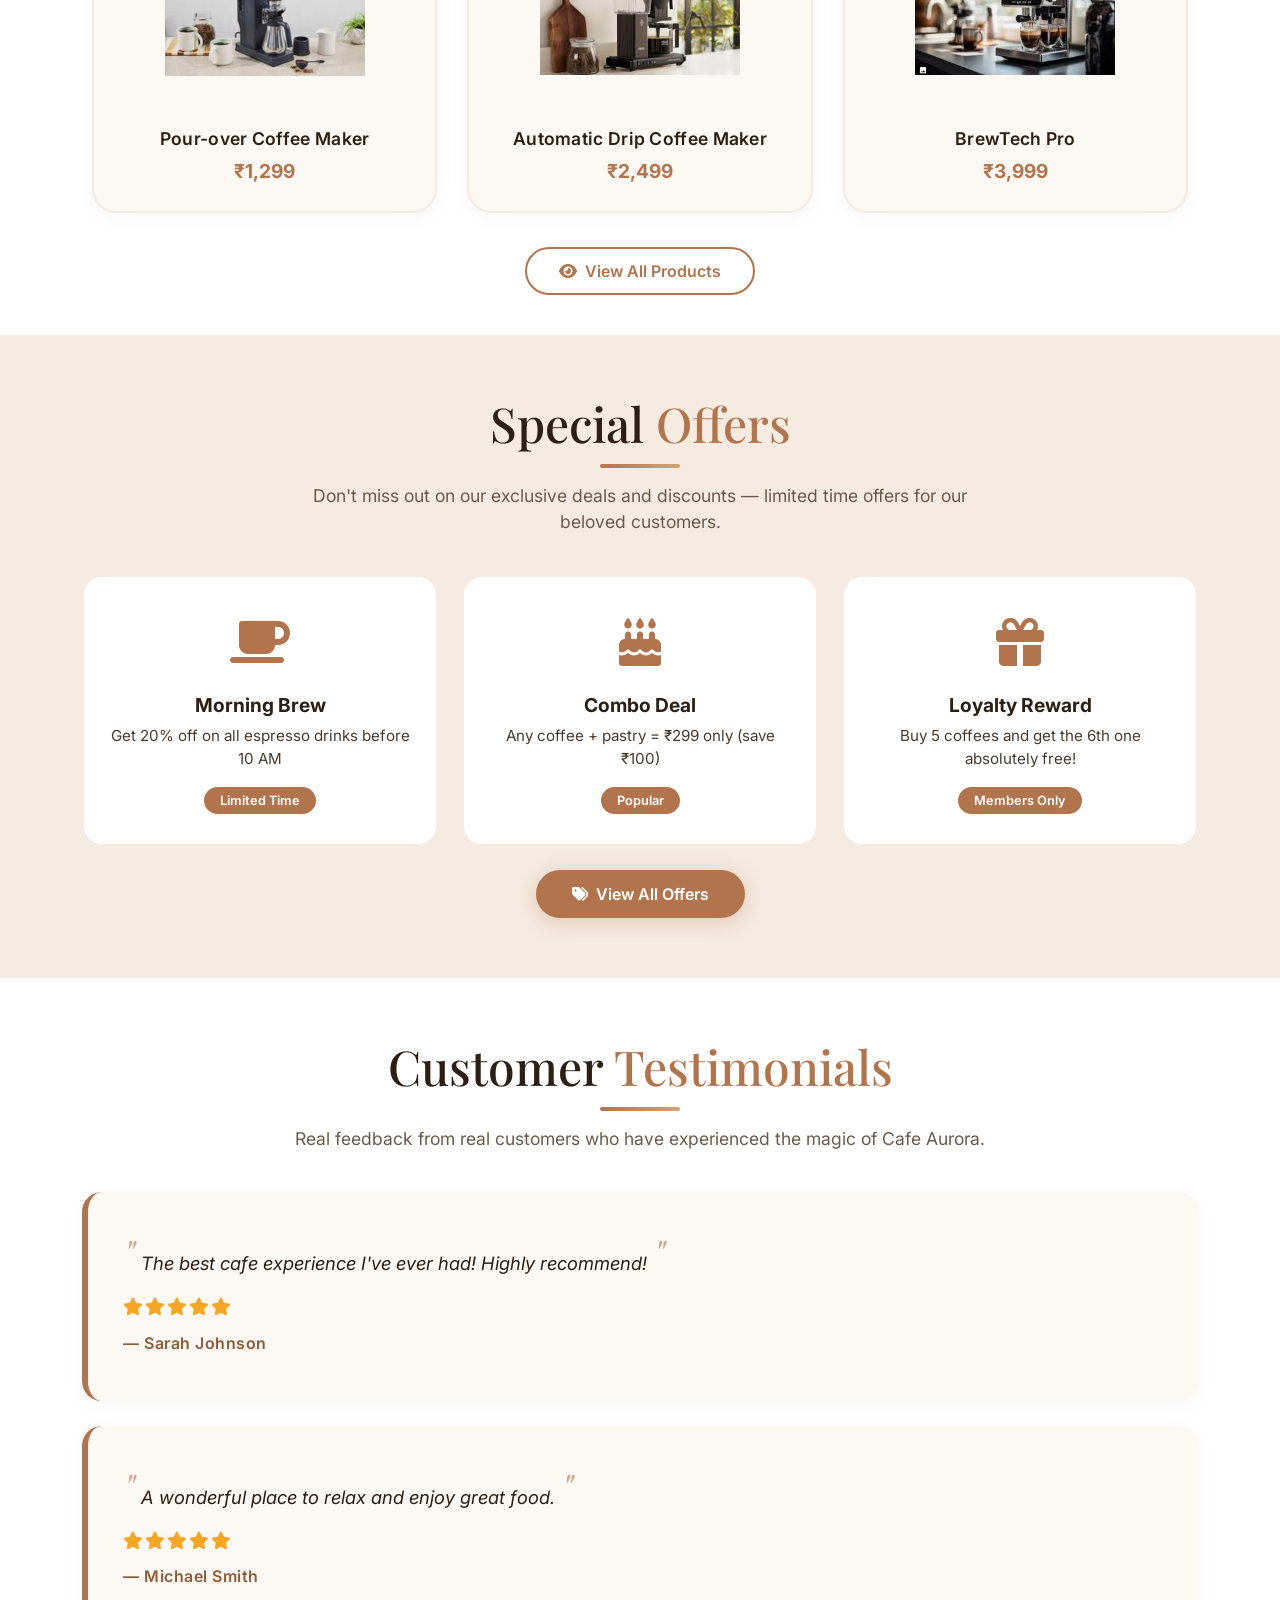
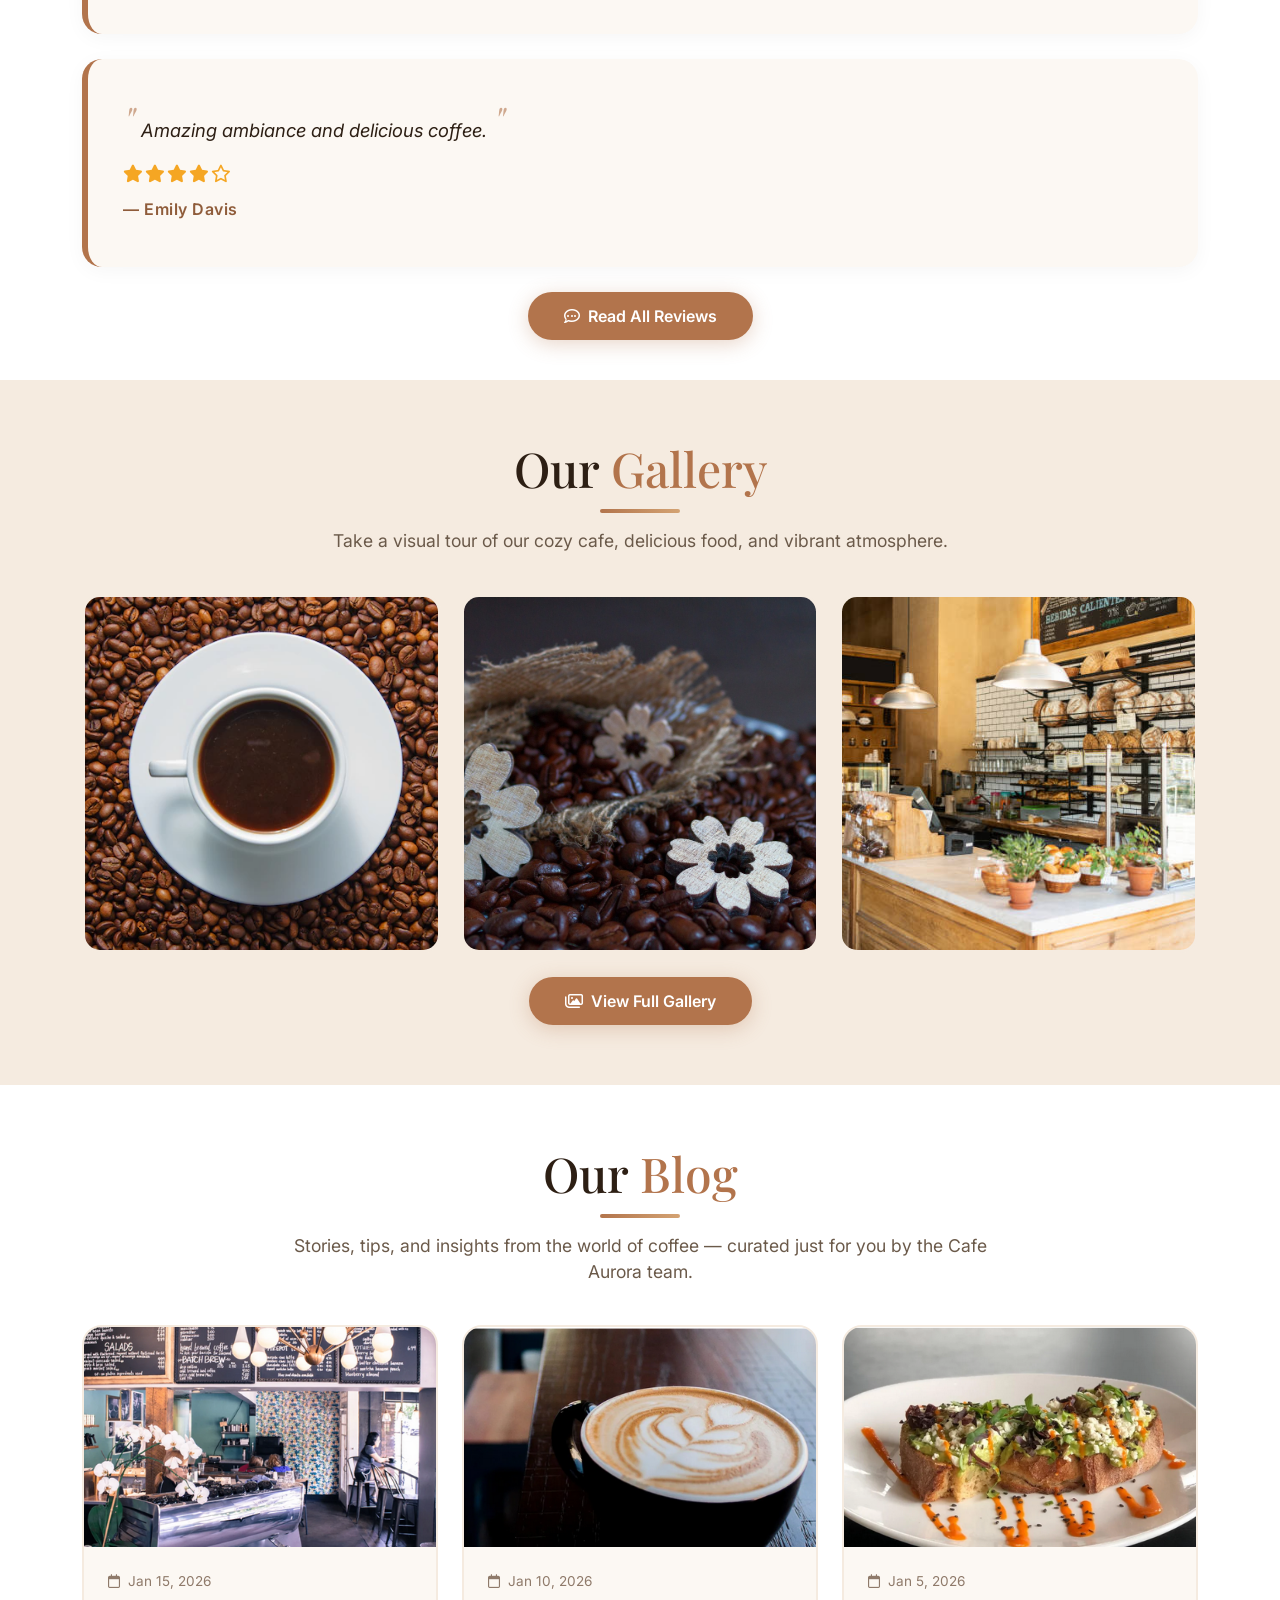
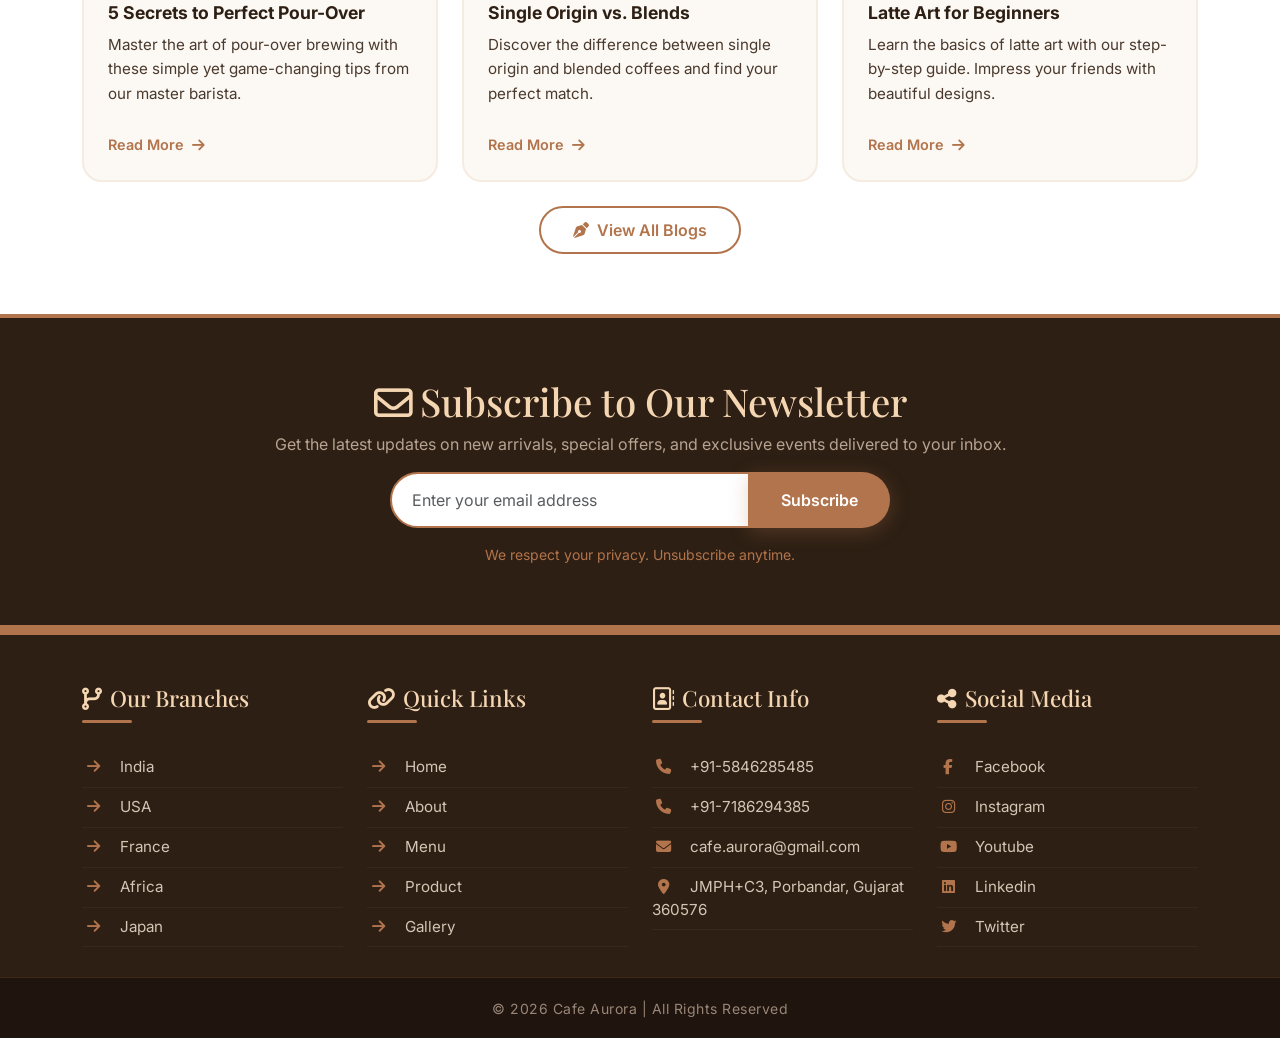
==== commit 84238ade: "Fix index filename" ====
--- a/Index.html
+++ b/Index.html
@@ -1,226 +1,1996 @@
 <!DOCTYPE html>
 <html lang="en">
+
 <head>
-    <title>the Moonlit Cafe</title>
+    <title>Cafe Aurora - Fresh Coffee in the Morning</title>
     <meta charset="utf-8">
     <meta name="viewport" content="width=device-width, initial-scale=1">
     <meta http-equiv="X-UA-Compatible" content="IE=edge">
-    <meta name="viewport" content="width=device-width, initial-scale=1.0">
+    <meta name="description" content="Cafe Aurora - Fresh coffee in the morning, best cafe experience since 2026">
+
+    <!-- Bootstrap 5 CSS -->
     <link href="https://cdn.jsdelivr.net/npm/bootstrap@5.3.3/dist/css/bootstrap.min.css" rel="stylesheet">
-    <script src="https://cdn.jsdelivr.net/npm/bootstrap@5.3.3/dist/js/bootstrap.bundle.min.js"></script>
+    <!-- Bootstrap 5 JS Bundle -->
+    <script src="https://cdn.jsdelivr.net/npm/bootstrap@5.3.3/dist/js/bootstrap.bundle.min.js">
+    </script>
+    <!-- Font Awesome 6 -->
     <link rel="stylesheet" href="https://cdnjs.cloudflare.com/ajax/libs/font-awesome/6.5.2/css/all.min.css">
-    <link rel="stylesheet" href="Styles.css">
+    <!-- Google Fonts -->
+    <link rel="preconnect" href="https://fonts.googleapis.com">
+    <link rel="preconnect" href="https://fonts.gstatic.com" crossorigin>
+    <link href="https://fonts.googleapis.com/css2?family=Playfair+Display:wght@400;700&family=Inter:wght@300;400;600;700&display=swap" rel="stylesheet">
+
     <style>
-        li::marker {
-            content: none;
+        /* ===== RESET & BASE ===== */
+        * {
+            margin: 0;
+            padding: 0;
+            box-sizing: border-box;
+        }
+
+        body {
+            font-family: 'Inter', sans-serif;
+            background: #fcf8f3;
+            color: #2d1f14;
+            overflow-x: hidden;
+        }
+
+        h1,
+        h2,
+        h3,
+        h4,
+        h5 {
+            font-family: 'Playfair Display', serif;
+        }
+
+        a {
+            text-decoration: none;
+            transition: all 0.3s ease;
+        }
+
+        img {
+            max-width: 100%;
+            height: auto;
+            display: block;
+        }
+
+        /* ===== SCROLLBAR ===== */
+        ::-webkit-scrollbar {
+            width: 10px;
+        }
+        ::-webkit-scrollbar-track {
+            background: #fcf8f3;
+        }
+        ::-webkit-scrollbar-thumb {
+            background: #b2744c;
+            border-radius: 50px;
+        }
+        ::-webkit-scrollbar-thumb:hover {
+            background: #8f5c3a;
+        }
+
+        /* ===== NAVBAR ===== */
+        .navbar {
+            background: linear-gradient(135deg, #2d1f14 0%, #4a3122 100%);
+            padding: 10px 0;
+            box-shadow: 0 4px 30px rgba(0, 0, 0, 0.3);
+            position: sticky;
+            top: 0;
+            z-index: 1050;
+            border-bottom: 3px solid #b2744c;
+        }
+
+        .navbar .navbar-brand {
+            display: flex;
+            align-items: center;
+            gap: 12px;
+            flex-shrink: 0;
+        }
+
+        .navbar .brand-text {
+            color: #f5d6b3;
+            font-family: 'Playfair Display', serif;
+            font-size: 1.6rem;
+            font-weight: 700;
+            letter-spacing: 1px;
+            text-shadow: 0 2px 10px rgba(0, 0, 0, 0.2);
+            border-left: 2px solid #b2744c;
+            padding-left: 14px;
+            line-height: 1.2;
+        }
+
+        .navbar .brand-text small {
+            display: block;
+            font-size: 0.55rem;
+            font-family: 'Inter', sans-serif;
+            font-weight: 300;
+            letter-spacing: 3px;
+            color: #b8a392;
+            text-transform: uppercase;
+            margin-top: 2px;
+        }
+
+        .navbar .nav-link {
+            color: #f5ebe0 !important;
+            font-weight: 500;
+            font-size: 0.95rem;
+            padding: 8px 16px !important;
+            border-radius: 30px;
+            transition: all 0.3s ease;
+            letter-spacing: 0.3px;
+            position: relative;
+            white-space: nowrap;
+        }
+
+        .navbar .nav-link:hover,
+        .navbar .nav-link.active {
+            color: #f5d6b3 !important;
+            background: rgba(178, 116, 76, 0.2);
+            transform: translateY(-2px);
+        }
+
+        .navbar .nav-link::after {
+            content: '';
+            position: absolute;
+            bottom: 2px;
+            left: 50%;
+            width: 0;
+            height: 2px;
+            background: #b2744c;
+            transition: all 0.3s ease;
+            transform: translateX(-50%);
+        }
+
+        .navbar .nav-link:hover::after,
+        .navbar .nav-link.active::after {
+            width: 60%;
+        }
+
+        .navbar .btn-custom {
+            background: #b2744c;
+            color: #fff !important;
+            border: none;
+            padding: 8px 24px;
+            border-radius: 50px;
+            font-weight: 600;
+            font-size: 0.9rem;
+            transition: all 0.3s ease;
+            box-shadow: 0 4px 15px rgba(178, 116, 76, 0.4);
+            flex-shrink: 0;
+        }
+
+        .navbar .btn-custom:hover {
+            background: #8f5c3a;
+            transform: translateY(-2px);
+            box-shadow: 0 6px 25px rgba(178, 116, 76, 0.5);
+        }
+
+        .navbar-toggler {
+            border: 2px solid #b2744c;
+            padding: 6px 10px;
+            flex-shrink: 0;
+        }
+        .navbar-toggler-icon {
+            filter: invert(1);
+        }
+
+        /* ===== MODAL ===== */
+        .modal-content {
+            background: #fcf8f3;
+            border-radius: 20px;
+            border: 3px solid #b2744c;
+            box-shadow: 0 20px 60px rgba(0, 0, 0, 0.3);
+        }
+
+        .modal-header {
+            border-bottom: 2px solid #b2744c;
+            background: #2d1f14;
+            border-radius: 18px 18px 0 0;
+            padding: 20px 30px;
+        }
+
+        .modal-header .modal-title {
+            color: #f5ebe0;
+            font-family: 'Playfair Display', serif;
+            font-size: 1.6rem;
+        }
+
+        .modal-header .btn-close {
+            filter: brightness(0) invert(1);
+        }
+
+        .modal-body {
+            padding: 30px;
+        }
+
+        .modal-body .form-label {
+            font-weight: 600;
+            color: #2d1f14;
+        }
+
+        .modal-body .form-control {
+            border-radius: 12px;
+            border: 2px solid #d4c5b5;
+            padding: 12px 16px;
+            background: #fff;
+            transition: border 0.3s ease;
+        }
+
+        .modal-body .form-control:focus {
+            border-color: #b2744c;
+            box-shadow: 0 0 0 4px rgba(178, 116, 76, 0.2);
+        }
+
+        .modal-footer {
+            border-top: none;
+            padding: 0 30px 30px 30px;
+            justify-content: center;
+        }
+
+        .modal-footer .btn-custom {
+            background: #b2744c;
+            color: #fff;
+            border: none;
+            padding: 12px 50px;
+            border-radius: 50px;
+            font-weight: 700;
+            font-size: 1rem;
+            transition: all 0.3s ease;
+            box-shadow: 0 4px 20px rgba(178, 116, 76, 0.4);
+            width: 100%;
+        }
+
+        .modal-footer .btn-custom:hover {
+            background: #8f5c3a;
+            transform: translateY(-3px);
+            box-shadow: 0 8px 30px rgba(178, 116, 76, 0.5);
+        }
+
+        /* ===== HOME / HERO ===== */
+        .hero {
+            padding: 40px 0 60px;
+            background: linear-gradient(180deg, #fcf8f3 0%, #f5ebe0 100%);
+            position: relative;
+            overflow: hidden;
+        }
+
+        .hero .content h3 {
+            font-family: 'Playfair Display', serif;
+            font-size: clamp(2.2rem, 6vw, 4.5rem);
+            font-weight: 700;
+            color: #2d1f14;
+            line-height: 1.2;
+            text-shadow: 0 2px 20px rgba(178, 116, 76, 0.15);
+            animation: fadeInUp 1s ease forwards;
+        }
+
+        .hero .content h3::after {
+            content: '☕';
+            display: block;
+            font-size: 2.5rem;
+            margin-top: 10px;
+            animation: pulse 2s infinite;
+        }
+
+        @keyframes pulse {
+            0%,
+            100% {
+                transform: scale(1);
+            }
+            50% {
+                transform: scale(1.1);
+            }
+        }
+
+        @keyframes fadeInUp {
+            from {
+                opacity: 0;
+                transform: translateY(40px);
+            }
+            to {
+                opacity: 1;
+                transform: translateY(0);
+            }
+        }
+
+        .hero .btn-hero {
+            background: #b2744c;
+            color: #fff;
+            border: none;
+            padding: 14px 50px;
+            border-radius: 50px;
+            font-weight: 700;
+            font-size: 1.1rem;
+            transition: all 0.4s ease;
+            box-shadow: 0 6px 30px rgba(178, 116, 76, 0.4);
+            letter-spacing: 1px;
+            margin-top: 10px;
+            display: inline-block;
+        }
+
+        .hero .btn-hero:hover {
+            background: #8f5c3a;
+            transform: translateY(-4px) scale(1.02);
+            box-shadow: 0 10px 40px rgba(178, 116, 76, 0.5);
+            color: #fff;
+        }
+
+        .hero .image {
+            text-align: center;
+            animation: float 4s ease-in-out infinite;
+        }
+
+        @keyframes float {
+            0%,
+            100% {
+                transform: translateY(0px);
+            }
+            50% {
+                transform: translateY(-15px);
+            }
+        }
+
+        .hero .image img {
+            max-width: 80%;
+            margin: 0 auto;
+            filter: drop-shadow(0 20px 40px rgba(0, 0, 0, 0.15));
+        }
+
+        /* ===== IMAGE SLIDER ===== */
+        .image-slider {
+            display: flex;
+            justify-content: center;
+            gap: 20px;
+            flex-wrap: wrap;
+            margin-top: 40px;
+            padding: 10px 0;
+        }
+
+        .image-slider img {
+            width: 80px;
+            height: 80px;
+            object-fit: contain;
+            border-radius: 50%;
+            border: 3px solid #d4c5b5;
+            padding: 8px;
+            background: #fff;
+            box-shadow: 0 4px 15px rgba(0, 0, 0, 0.08);
+            transition: all 0.4s ease;
+            cursor: pointer;
+        }
+
+        .image-slider img:hover {
+            transform: scale(1.15) translateY(-8px);
+            border-color: #b2744c;
+            box-shadow: 0 8px 30px rgba(178, 116, 76, 0.3);
+        }
+
+        .image-slider img.active-slide {
+            border-color: #b2744c;
+            transform: scale(1.1);
+            box-shadow: 0 0 0 6px rgba(178, 116, 76, 0.25);
+        }
+
+        /* ===== SECTION TITLES ===== */
+        .section-title {
+            font-family: 'Playfair Display', serif;
+            font-size: clamp(2rem, 4vw, 3rem);
+            color: #2d1f14;
+            margin-bottom: 15px;
+            position: relative;
+            display: inline-block;
+            padding-bottom: 15px;
+        }
+
+        .section-title::after {
+            content: '';
+            position: absolute;
+            bottom: 0;
+            left: 50%;
+            transform: translateX(-50%);
+            width: 80px;
+            height: 4px;
+            background: linear-gradient(90deg, #b2744c, #d4a373);
+            border-radius: 4px;
+        }
+
+        .section-subtitle {
+            color: #6b5a4a;
+            font-size: 1.1rem;
+            max-width: 700px;
+            margin: 0 auto 40px;
+        }
+
+        /* ===== ABOUT PREVIEW ===== */
+        .about-preview {
+            padding: 60px 0;
+            background: #fff;
+            border-radius: 40px 40px 0 0;
+            margin-top: -20px;
+            position: relative;
+            z-index: 2;
+        }
+
+        .about-preview .about-img {
+            border-radius: 24px;
+            box-shadow: 0 20px 60px rgba(0, 0, 0, 0.08);
+            transition: transform 0.5s ease;
+            width: 100%;
+            min-height: 280px;
+            object-fit: cover;
+            background: #d4c5b5;
+        }
+
+        .about-preview .about-img:hover {
+            transform: scale(1.02);
+        }
+
+        .btn-gold {
+            background: #b2744c;
+            color: #fff;
+            border: none;
+            padding: 12px 36px;
+            border-radius: 50px;
+            font-weight: 600;
+            font-size: 1rem;
+            transition: all 0.4s ease;
+            box-shadow: 0 4px 20px rgba(178, 116, 76, 0.3);
+            display: inline-block;
+        }
+
+        .btn-gold:hover {
+            background: #8f5c3a;
+            color: #fff;
+            transform: translateY(-3px);
+            box-shadow: 0 8px 35px rgba(178, 116, 76, 0.4);
+        }
+
+        .btn-outline-gold {
+            background: transparent;
+            color: #b2744c;
+            border: 2px solid #b2744c;
+            padding: 10px 32px;
+            border-radius: 50px;
+            font-weight: 600;
+            font-size: 1rem;
+            transition: all 0.4s ease;
+            display: inline-block;
+        }
+
+        .btn-outline-gold:hover {
+            background: #b2744c;
+            color: #fff;
+            transform: translateY(-3px);
+            box-shadow: 0 8px 35px rgba(178, 116, 76, 0.3);
+        }
+
+        /* ===== FEATURED PRODUCTS ===== */
+        .featured-products {
+            padding: 60px 0 40px;
+            background: #fff;
+        }
+
+        .product-grid {
+            display: grid;
+            grid-template-columns: repeat(auto-fit, minmax(250px, 1fr));
+            gap: 30px;
+            padding: 10px;
+        }
+
+        .product-card {
+            background: #fcf8f3;
+            border-radius: 24px;
+            padding: 30px 20px 25px;
+            text-align: center;
+            transition: all 0.4s ease;
+            border: 2px solid #f5ebe0;
+            box-shadow: 0 4px 20px rgba(0, 0, 0, 0.04);
+        }
+
+        .product-card:hover {
+            transform: translateY(-12px);
+            border-color: #b2744c;
+            box-shadow: 0 15px 50px rgba(178, 116, 76, 0.15);
+        }
+
+        .product-card img {
+            width: 100%;
+            max-width: 200px;
+            height: 180px;
+            object-fit: contain;
+            margin: 0 auto 20px;
+            transition: transform 0.5s ease;
+        }
+
+        .product-card:hover img {
+            transform: scale(1.08) rotate(-2deg);
+        }
+
+        .product-card h3 {
+            font-family: 'Inter', sans-serif;
+            font-size: 1.1rem;
+            font-weight: 600;
+            color: #2d1f14;
+            margin: 0;
+            letter-spacing: 0.3px;
+        }
+
+        .product-card .price {
+            color: #b2744c;
+            font-weight: 700;
+            font-size: 1.2rem;
+            margin-top: 8px;
+        }
+
+        /* ===== OFFERS PREVIEW ===== */
+        .offers-preview {
+            padding: 60px 0;
+            background: #f5ebe0;
+        }
+
+        .offer-card {
+            background: #fff;
+            border-radius: 20px;
+            padding: 30px 25px;
+            text-align: center;
+            border: 2px solid #f5ebe0;
+            transition: all 0.4s ease;
+            height: 100%;
+        }
+
+        .offer-card:hover {
+            transform: translateY(-10px);
+            border-color: #b2744c;
+            box-shadow: 0 15px 50px rgba(178, 116, 76, 0.12);
+        }
+
+        .offer-card .icon {
+            font-size: 3rem;
+            color: #b2744c;
+            margin-bottom: 15px;
+        }
+
+        .offer-card h4 {
+            font-family: 'Inter', sans-serif;
+            font-weight: 700;
+            color: #2d1f14;
+            font-size: 1.2rem;
+        }
+
+        .offer-card p {
+            color: #4a3a2e;
+            font-size: 0.95rem;
+        }
+
+        .offer-card .badge-gold {
+            background: #b2744c;
+            color: #fff;
+            padding: 4px 16px;
+            border-radius: 50px;
+            font-weight: 600;
+            font-size: 0.8rem;
+            display: inline-block;
+        }
+
+        /* ===== TESTIMONIALS ===== */
+        .testimonials {
+            padding: 60px 0 40px;
+            background: #fff;
+        }
+
+        .testimonial {
+            background: #fcf8f3;
+            border-radius: 20px;
+            padding: 30px 35px;
+            margin-bottom: 25px;
+            border-left: 6px solid #b2744c;
+            box-shadow: 0 4px 20px rgba(0, 0, 0, 0.04);
+            transition: all 0.3s ease;
+        }
+
+        .testimonial:hover {
+            transform: translateX(8px);
+            box-shadow: 0 8px 35px rgba(178, 116, 76, 0.1);
+        }
+
+        .testimonial h3 {
+            font-family: 'Inter', sans-serif;
+            font-size: 1.15rem;
+            font-weight: 400;
+            color: #2d1f14;
+            line-height: 1.6;
+            font-style: italic;
+        }
+
+        .testimonial h3::before {
+            content: '"';
+            font-size: 2.5rem;
+            color: #b2744c;
+            font-family: 'Playfair Display', serif;
+            margin-right: 6px;
+            opacity: 0.6;
+        }
+
+        .testimonial h3::after {
+            content: '"';
+            font-size: 2.5rem;
+            color: #b2744c;
+            font-family: 'Playfair Display', serif;
+            margin-left: 6px;
+            opacity: 0.6;
+        }
+
+        .testimonial .stars {
+            color: #f5a623;
+            font-size: 1.1rem;
+            letter-spacing: 2px;
+            margin-top: 6px;
+        }
+
+        .testimonial p:last-child {
+            font-weight: 600;
+            color: #8f5c3a;
+            margin-top: 10px;
+            font-size: 1rem;
+            letter-spacing: 0.5px;
+        }
+
+        /* ===== GALLERY PREVIEW ===== */
+        .gallery-preview {
+            padding: 60px 0;
+            background: #f5ebe0;
+        }
+
+        .gallery-grid-preview {
+            display: grid;
+            grid-template-columns: repeat(3, 1fr);
+            gap: 20px;
+        }
+
+        .gallery-grid-preview .gallery-item {
+            border-radius: 18px;
+            overflow: hidden;
+            border: 3px solid #f5ebe0;
+            transition: all 0.4s ease;
+            aspect-ratio: 1 / 1;
+            background: #d4c5b5;
+            cursor: pointer;
+        }
+
+        .gallery-grid-preview .gallery-item:hover {
+            transform: translateY(-6px);
+            border-color: #b2744c;
+            box-shadow: 0 15px 50px rgba(178, 116, 76, 0.15);
+        }
+
+        .gallery-grid-preview .gallery-item img {
+            width: 100%;
+            height: 100%;
+            object-fit: cover;
+            transition: transform 0.5s ease;
+        }
+
+        .gallery-grid-preview .gallery-item:hover img {
+            transform: scale(1.08);
+        }
+
+        /* ===== BLOG PREVIEW ===== */
+        .blog-preview {
+            padding: 60px 0;
+            background: #fff;
+        }
+
+        .blog-card {
+            background: #fcf8f3;
+            border-radius: 20px;
+            overflow: hidden;
+            border: 2px solid #f5ebe0;
+            transition: all 0.4s ease;
+            height: 100%;
+            display: flex;
+            flex-direction: column;
+        }
+
+        .blog-card:hover {
+            transform: translateY(-10px);
+            border-color: #b2744c;
+            box-shadow: 0 15px 50px rgba(178, 116, 76, 0.1);
+        }
+
+        .blog-card img {
+            width: 100%;
+            height: 220px;
+            object-fit: cover;
+            background: #d4c5b5;
+            transition: transform 0.5s ease;
+        }
+
+        .blog-card:hover img {
+            transform: scale(1.03);
+        }
+
+        .blog-card .blog-body {
+            padding: 24px;
+            flex: 1;
+            display: flex;
+            flex-direction: column;
+        }
+
+        .blog-card .blog-body .meta {
+            color: #8f7a6a;
+            font-size: 0.85rem;
+            margin-bottom: 10px;
+        }
+
+        .blog-card .blog-body h4 {
+            font-family: 'Inter', sans-serif;
+            font-weight: 700;
+            color: #2d1f14;
+            font-size: 1.1rem;
+            margin-bottom: 10px;
+        }
+
+        .blog-card .blog-body p {
+            color: #4a3a2e;
+            font-size: 0.95rem;
+            line-height: 1.6;
+            flex: 1;
+        }
+
+        .blog-card .blog-body .read-more {
+            color: #b2744c;
+            font-weight: 600;
+            font-size: 0.9rem;
+            transition: all 0.3s ease;
+            display: inline-block;
+            margin-top: 12px;
+        }
+
+        .blog-card .blog-body .read-more:hover {
+            color: #8f5c3a;
+            transform: translateX(6px);
+        }
+
+        /* ===== NEWSLETTER ===== */
+        .newsletter {
+            padding: 60px 0;
+            background: #2d1f14;
+            color: #f5ebe0;
+            border-top: 4px solid #b2744c;
+            border-bottom: 4px solid #b2744c;
+        }
+
+        .newsletter h2 {
+            font-family: 'Playfair Display', serif;
+            font-size: clamp(1.8rem, 3vw, 2.8rem);
+            color: #f5d6b3;
+        }
+
+        .newsletter p {
+            color: #b8a392;
+        }
+
+        .newsletter .input-group {
+            max-width: 500px;
+            margin: 0 auto;
+        }
+
+        .newsletter .form-control {
+            border-radius: 50px 0 0 50px;
+            border: 2px solid #b2744c;
+            padding: 14px 20px;
+            background: #fff;
+        }
+
+        .newsletter .form-control:focus {
+            border-color: #f5d6b3;
+            box-shadow: 0 0 0 4px rgba(178, 116, 76, 0.2);
+        }
+
+        .newsletter .btn-gold {
+            border-radius: 0 50px 50px 0;
+            padding: 14px 32px;
+        }
+
+        /* ===== FOOTER ===== */
+        .footer {
+            background: #2d1f14;
+            color: #f5ebe0;
+            padding-top: 50px;
+            border-top: 6px solid #b2744c;
+        }
+
+        .footer .box h3 {
+            font-family: 'Playfair Display', serif;
+            font-size: 1.4rem;
+            color: #f5d6b3;
+            margin-bottom: 25px;
+            position: relative;
+            padding-bottom: 12px;
+        }
+
+        .footer .box h3::after {
+            content: '';
+            position: absolute;
+            bottom: 0;
+            left: 0;
+            width: 50px;
+            height: 3px;
+            background: #b2744c;
+            border-radius: 4px;
+        }
+
+        .footer .box a {
+            display: block;
+            color: #d4c5b5;
+            padding: 8px 0;
+            font-size: 0.95rem;
+            transition: all 0.3s ease;
+            border-bottom: 1px solid rgba(255, 255, 255, 0.04);
+        }
+
+        .footer .box a:hover {
+            color: #f5d6b3;
+            padding-left: 12px;
+            border-bottom-color: rgba(178, 116, 76, 0.2);
+        }
+
+        .footer .box a i {
+            margin-right: 12px;
+            color: #b2744c;
+            width: 22px;
+            text-align: center;
+            transition: all 0.3s ease;
+        }
+
+        .footer .box a:hover i {
+            transform: scale(1.2);
+            color: #f5d6b3;
+        }
+
+        .footer .text-center {
+            background: #1f140e;
+            padding: 18px 0;
+            margin-top: 30px;
+            font-size: 1rem;
+            font-weight: 400;
+            letter-spacing: 0.5px;
+            color: #b8a392;
+            border-top: 1px solid rgba(178, 116, 76, 0.2);
+        }
+
+        .footer .text-center small {
+            opacity: 0.8;
+        }
+
+        /* ===== BACK TO TOP ===== */
+        #backToTop {
+            position: fixed;
+            bottom: 30px;
+            right: 30px;
+            z-index: 1060;
+            background: #b2744c;
+            color: #fff;
+            border: none;
+            border-radius: 50%;
+            width: 50px;
+            height: 50px;
+            font-size: 1.2rem;
+            box-shadow: 0 4px 20px rgba(178, 116, 76, 0.4);
+            transition: all 0.3s ease;
+            opacity: 0;
+            visibility: hidden;
+            transform: translateY(20px);
+        }
+
+        #backToTop.show {
+            opacity: 1;
+            visibility: visible;
+            transform: translateY(0);
+        }
+
+        #backToTop:hover {
+            background: #8f5c3a;
+            transform: translateY(-4px);
+            box-shadow: 0 8px 35px rgba(178, 116, 76, 0.5);
+        }
+
+        /* ================================================================
+                   FULLY RESPONSIVE BREAKPOINTS
+                   ================================================================ */
+
+        @media (max-width: 1199px) {
+            .navbar .nav-link {
+                font-size: 0.85rem;
+                padding: 6px 12px !important;
+            }
+            .navbar .brand-text {
+                font-size: 1.4rem;
+            }
+            .product-grid {
+                grid-template-columns: repeat(auto-fit, minmax(220px, 1fr));
+                gap: 25px;
+            }
+            .gallery-grid-preview {
+                grid-template-columns: repeat(3, 1fr);
+                gap: 16px;
+            }
+        }
+
+        @media (max-width: 991px) {
+            .navbar .brand-text {
+                font-size: 1.2rem;
+                padding-left: 10px;
+            }
+            .navbar .brand-text small {
+                font-size: 0.45rem;
+                letter-spacing: 2px;
+            }
+            .navbar .nav-link {
+                font-size: 0.9rem;
+                padding: 8px 16px !important;
+                white-space: normal;
+            }
+            .navbar .btn-custom {
+                padding: 6px 18px;
+                font-size: 0.8rem;
+                margin-top: 8px;
+                width: 100%;
+                text-align: center;
+            }
+            .navbar .navbar-nav {
+                padding: 10px 0;
+            }
+
+            .hero .content h3 {
+                font-size: clamp(1.8rem, 5vw, 3rem);
+                text-align: center;
+            }
+            .hero .content .btn-hero {
+                display: block;
+                margin: 15px auto 0;
+                width: fit-content;
+            }
+            .hero .image img {
+                max-width: 70%;
+                margin-top: 10px;
+            }
+            .hero .image {
+                animation: none;
+            }
+            .image-slider img {
+                width: 65px;
+                height: 65px;
+                padding: 6px;
+            }
+
+            .about-preview {
+                padding: 40px 0;
+                border-radius: 30px 30px 0 0;
+            }
+            .about-preview .about-img {
+                min-height: 220px;
+            }
+
+            .product-grid {
+                grid-template-columns: repeat(auto-fit, minmax(200px, 1fr));
+                gap: 20px;
+            }
+            .product-card {
+                padding: 24px 16px 20px;
+            }
+            .product-card img {
+                max-width: 160px;
+                height: 150px;
+            }
+
+            .gallery-grid-preview {
+                grid-template-columns: repeat(3, 1fr);
+                gap: 14px;
+            }
+
+            .testimonial {
+                padding: 24px 28px;
+            }
+            .testimonial h3 {
+                font-size: 1.05rem;
+            }
+
+            .blog-card img {
+                height: 180px;
+            }
+
+            .footer .box {
+                margin-bottom: 30px;
+            }
+            .footer .box h3 {
+                font-size: 1.2rem;
+            }
+        }
+
+        @media (max-width: 767px) {
+            .navbar {
+                padding: 8px 0;
+            }
+            .navbar .brand-text {
+                font-size: 1rem;
+                padding-left: 8px;
+                border-left-width: 1.5px;
+            }
+            .navbar .brand-text small {
+                font-size: 0.4rem;
+                letter-spacing: 1.5px;
+            }
+            .navbar .nav-link {
+                font-size: 0.85rem;
+                padding: 6px 12px !important;
+            }
+            .navbar .btn-custom {
+                font-size: 0.75rem;
+                padding: 6px 14px;
+            }
+            .navbar-toggler {
+                padding: 4px 8px;
+            }
+            .navbar-toggler-icon {
+                width: 22px;
+                height: 22px;
+            }
+
+            .hero {
+                padding: 20px 0 40px;
+            }
+            .hero .content h3 {
+                font-size: clamp(1.5rem, 6vw, 2.4rem);
+                text-align: center;
+            }
+            .hero .content h3::after {
+                font-size: 2rem;
+            }
+            .hero .content .btn-hero {
+                font-size: 0.95rem;
+                padding: 12px 36px;
+            }
+            .hero .image img {
+                max-width: 85%;
+                margin-top: 15px;
+            }
+            .image-slider {
+                gap: 14px;
+                margin-top: 30px;
+            }
+            .image-slider img {
+                width: 55px;
+                height: 55px;
+                padding: 5px;
+                border-width: 2px;
+            }
+
+            .about-preview {
+                padding: 30px 0;
+                border-radius: 24px 24px 0 0;
+            }
+            .about-preview .about-img {
+                min-height: 200px;
+                margin-top: 20px;
+            }
+
+            .featured-products {
+                padding: 40px 0 30px;
+            }
+            .featured-products .section-title,
+            .testimonials .section-title,
+            .offers-preview .section-title,
+            .gallery-preview .section-title,
+            .blog-preview .section-title {
+                font-size: 1.8rem;
+            }
+            .featured-products .section-title::after,
+            .testimonials .section-title::after,
+            .offers-preview .section-title::after,
+            .gallery-preview .section-title::after,
+            .blog-preview .section-title::after {
+                width: 60px;
+                height: 3px;
+            }
+            .section-subtitle {
+                font-size: 0.95rem;
+                padding: 0 15px;
+            }
+
+            .product-grid {
+                grid-template-columns: repeat(auto-fit, minmax(160px, 1fr));
+                gap: 16px;
+                padding: 5px;
+            }
+            .product-card {
+                padding: 18px 12px 16px;
+                border-radius: 18px;
+            }
+            .product-card img {
+                max-width: 130px;
+                height: 130px;
+                margin-bottom: 14px;
+            }
+            .product-card h3 {
+                font-size: 0.9rem;
+            }
+
+            .offers-preview {
+                padding: 40px 0;
+            }
+            .offer-card {
+                padding: 24px 18px;
+            }
+
+            .testimonials {
+                padding: 40px 0 30px;
+            }
+            .testimonial {
+                padding: 18px 20px;
+                border-left-width: 4px;
+                border-radius: 16px;
+                margin-bottom: 18px;
+            }
+            .testimonial h3 {
+                font-size: 0.95rem;
+            }
+            .testimonial h3::before,
+            .testimonial h3::after {
+                font-size: 1.8rem;
+            }
+            .testimonial p:last-child {
+                font-size: 0.9rem;
+            }
+
+            .gallery-preview {
+                padding: 40px 0;
+            }
+            .gallery-grid-preview {
+                grid-template-columns: repeat(3, 1fr);
+                gap: 10px;
+            }
+
+            .blog-preview {
+                padding: 40px 0;
+            }
+            .blog-card img {
+                height: 160px;
+            }
+            .blog-card .blog-body {
+                padding: 18px;
+            }
+            .blog-card .blog-body h4 {
+                font-size: 1rem;
+            }
+            .blog-card .blog-body p {
+                font-size: 0.9rem;
+            }
+
+            .newsletter {
+                padding: 40px 0;
+            }
+            .newsletter .input-group {
+                flex-direction: column;
+                gap: 12px;
+            }
+            .newsletter .form-control {
+                border-radius: 50px;
+            }
+            .newsletter .btn-gold {
+                border-radius: 50px;
+                width: 100%;
+            }
+
+            .footer {
+                padding-top: 35px;
+            }
+            .footer .box h3 {
+                font-size: 1.1rem;
+                margin-bottom: 18px;
+                padding-bottom: 10px;
+            }
+            .footer .box a {
+                font-size: 0.85rem;
+                padding: 6px 0;
+            }
+            .footer .text-center {
+                font-size: 0.85rem;
+                padding: 14px 0;
+                margin-top: 20px;
+            }
+
+            .modal-header {
+                padding: 16px 20px;
+            }
+            .modal-header .modal-title {
+                font-size: 1.2rem;
+            }
+            .modal-body {
+                padding: 20px;
+            }
+            .modal-body .form-control {
+                padding: 10px 14px;
+                font-size: 0.9rem;
+            }
+            .modal-footer {
+                padding: 0 20px 20px 20px;
+            }
+            .modal-footer .btn-custom {
+                padding: 10px 30px;
+                font-size: 0.9rem;
+            }
+        }
+
+        @media (max-width: 480px) {
+            .navbar .brand-text {
+                font-size: 0.85rem;
+                padding-left: 6px;
+            }
+            .navbar .brand-text small {
+                font-size: 0.35rem;
+                letter-spacing: 1px;
+            }
+            .navbar .nav-link {
+                font-size: 0.8rem;
+                padding: 4px 10px !important;
+            }
+            .navbar .btn-custom {
+                font-size: 0.7rem;
+                padding: 5px 12px;
+            }
+
+            .hero .content h3 {
+                font-size: 1.4rem;
+            }
+            .hero .content h3::after {
+                font-size: 1.6rem;
+            }
+            .hero .content .btn-hero {
+                font-size: 0.8rem;
+                padding: 10px 28px;
+            }
+            .hero .image img {
+                max-width: 90%;
+            }
+            .image-slider {
+                gap: 10px;
+            }
+            .image-slider img {
+                width: 44px;
+                height: 44px;
+                padding: 4px;
+                border-width: 2px;
+            }
+
+            .about-preview .about-img {
+                min-height: 160px;
+            }
+
+            .product-grid {
+                grid-template-columns: 1fr 1fr;
+                gap: 12px;
+            }
+            .product-card {
+                padding: 14px 10px 12px;
+                border-radius: 14px;
+            }
+            .product-card img {
+                max-width: 100px;
+                height: 100px;
+                margin-bottom: 10px;
+            }
+            .product-card h3 {
+                font-size: 0.75rem;
+            }
+            .product-card .price {
+                font-size: 1rem;
+            }
+
+            .gallery-grid-preview {
+                grid-template-columns: repeat(3, 1fr);
+                gap: 8px;
+            }
+
+            .offer-card {
+                padding: 18px 14px;
+            }
+            .offer-card .icon {
+                font-size: 2.2rem;
+            }
+            .offer-card h4 {
+                font-size: 1rem;
+            }
+            .offer-card p {
+                font-size: 0.85rem;
+            }
+
+            .testimonial {
+                padding: 14px 16px;
+                border-left-width: 3px;
+                border-radius: 12px;
+            }
+            .testimonial h3 {
+                font-size: 0.85rem;
+            }
+            .testimonial h3::before,
+            .testimonial h3::after {
+                font-size: 1.4rem;
+            }
+            .testimonial p:last-child {
+                font-size: 0.8rem;
+                margin-top: 6px;
+            }
+
+            .blog-card img {
+                height: 140px;
+            }
+            .blog-card .blog-body {
+                padding: 14px;
+            }
+            .blog-card .blog-body h4 {
+                font-size: 0.9rem;
+            }
+            .blog-card .blog-body p {
+                font-size: 0.82rem;
+            }
+
+            .footer .box h3 {
+                font-size: 1rem;
+            }
+            .footer .box a {
+                font-size: 0.8rem;
+                padding: 5px 0;
+            }
+            .footer .box a i {
+                width: 18px;
+                margin-right: 8px;
+            }
+            .footer .text-center {
+                font-size: 0.7rem;
+                padding: 12px 0;
+            }
+
+            .modal-header {
+                padding: 12px 16px;
+            }
+            .modal-header .modal-title {
+                font-size: 1rem;
+            }
+            .modal-body {
+                padding: 16px;
+            }
+            .modal-body .form-label {
+                font-size: 0.85rem;
+            }
+            .modal-body .form-control {
+                padding: 8px 12px;
+                font-size: 0.85rem;
+            }
+            .modal-footer .btn-custom {
+                padding: 8px 20px;
+                font-size: 0.8rem;
+            }
+        }
+
+        @media (max-width: 360px) {
+            .navbar .brand-text {
+                font-size: 0.7rem;
+                padding-left: 4px;
+            }
+
+            .product-grid {
+                grid-template-columns: 1fr 1fr;
+                gap: 8px;
+            }
+            .product-card {
+                padding: 10px 6px 10px;
+            }
+            .product-card img {
+                max-width: 80px;
+                height: 80px;
+            }
+            .product-card h3 {
+                font-size: 0.65rem;
+            }
+
+            .hero .content h3 {
+                font-size: 1.2rem;
+            }
+            .hero .content .btn-hero {
+                font-size: 0.7rem;
+                padding: 8px 20px;
+            }
+            .image-slider img {
+                width: 36px;
+                height: 36px;
+                padding: 3px;
+            }
+
+            .gallery-grid-preview {
+                grid-template-columns: repeat(3, 1fr);
+                gap: 6px;
+            }
+        }
+
+        /* ===== UTILITY ===== */
+        .text-gold {
+            color: #b2744c;
+        }
+        .bg-gold-light {
+            background: #fcf8f3;
+        }
+
+        .fade-in {
+            opacity: 0;
+            animation: fadeIn 0.8s ease forwards;
+        }
+        .fade-in-delay-1 {
+            animation-delay: 0.2s;
+        }
+        .fade-in-delay-2 {
+            animation-delay: 0.4s;
+        }
+        .fade-in-delay-3 {
+            animation-delay: 0.6s;
+        }
+
+        @keyframes fadeIn {
+            to {
+                opacity: 1;
+            }
+        }
+
+        /* ===== TOAST ===== */
+        .toast-container {
+            position: fixed;
+            bottom: 90px;
+            right: 30px;
+            z-index: 9999;
+        }
+
+        .toast-custom {
+            background: #2d1f14;
+            color: #f5d6b3;
+            border: 2px solid #b2744c;
+            border-radius: 16px;
+            padding: 16px 24px;
+            box-shadow: 0 10px 40px rgba(0, 0, 0, 0.3);
+            font-family: 'Inter', sans-serif;
+            display: flex;
+            align-items: center;
+            gap: 14px;
+            animation: slideUp 0.4s ease forwards;
+            min-width: 260px;
+        }
+
+        .toast-custom .toast-icon {
+            font-size: 1.6rem;
+            color: #b2744c;
+        }
+
+        .toast-custom .toast-msg {
+            font-size: 0.95rem;
+            font-weight: 500;
+        }
+
+        @keyframes slideUp {
+            from {
+                opacity: 0;
+                transform: translateY(30px);
+            }
+            to {
+                opacity: 1;
+                transform: translateY(0);
+            }
+        }
+
+        .toast-custom.hide {
+            animation: slideDown 0.3s ease forwards;
+        }
+
+        @keyframes slideDown {
+            to {
+                opacity: 0;
+                transform: translateY(30px);
+            }
         }
     </style>
-    
 </head>
+
 <body>
-    <nav class="navbar navbar-expand-sm">
-        <div class="container-fluid">
-            <a class="navbar-brand" href="#" id="logo"><img src="IMG/l2.png " style="height: 60px; width: 200px;" alt=""></a>
-            <button class="navbar-toggler" type="button" data-bs-toggle="collapse" data-bs-target="#mynavbar">
+
+    <!-- ===== NAVBAR ===== -->
+    <nav class="navbar navbar-expand-lg">
+        <div class="container">
+            <a class="navbar-brand" href="Index.html">
+                <span class="brand-text d-none d-sm-inline-block">
+                    Cafe Aurora
+                    <small>since 2026</small>
+                </span>
+            </a>
+            <button class="navbar-toggler" type="button" data-bs-toggle="collapse" data-bs-target="#mynavbar" aria-controls="mynavbar" aria-expanded="false" aria-label="Toggle navigation">
                 <span class="navbar-toggler-icon"></span>
             </button>
             <div class="collapse navbar-collapse" id="mynavbar">
-                <ul class="navbar-nav me-auto">
+                <ul class="navbar-nav me-auto mb-2 mb-lg-0">
                     <li class="nav-item">
-                        <a class="nav-link nh active" id="home" href="Index.html">
-                            <i class="fa-solid fa-house fa-beat"></i> &nbsp; Home</a>
+                        <a class="nav-link active" href="Index.html"><i class="fa-solid fa-house fa-beat"></i> Home</a>
                     </li>
-                    <li class="nav-item">
-                        <a class="nav-link nh" href="About.html">About</a>
-                    </li>
-                    <li class="nav-item">
-                        <a class="nav-link nh" href="Menu.html">Menu</a>
-                    </li>
-                    <li class="nav-item">
-                        <a class="nav-link nh" href="Offer.html">Offer</a>
-                    </li>
-                    <li class="nav-item">
-                        <a class="nav-link nh" href="Product.html">Product</a>
-                    </li>
-                    <li class="nav-item">
-                        <a class="nav-link nh" href="Gallary.html">Gallary</a>
-                    </li>
-                    <li class="nav-item">
-                        <a class="nav-link nh" href="Review.html">Review</a>
-                    </li>
-                    <li class="nav-item">
-                        <a class="nav-link nh" href="Blogs.html">Blogs</a>
-                    </li>
-                    <li class="nav-item">
-                        <a class="nav-link nh" href="Box.html">Box</a>
-                    </li>
-                    <li class="nav-item">
-                        <a class="nav-link nh" href="Contect.html">Contect</a>
-                    </li>
+                    <li class="nav-item"><a class="nav-link" href="About.html">About</a></li>
+                    <li class="nav-item"><a class="nav-link" href="Menu.html">Menu</a></li>
+                    <li class="nav-item"><a class="nav-link" href="Offer.html">Offer</a></li>
+                    <li class="nav-item"><a class="nav-link" href="Product.html">Product</a></li>
+                    <li class="nav-item"><a class="nav-link" href="Gallery.html">Gallery</a></li>
+                    <li class="nav-item"><a class="nav-link" href="Review.html">Review</a></li>
+                    <li class="nav-item"><a class="nav-link" href="Blogs.html">Blogs</a></li>
+                    <li class="nav-item"><a class="nav-link" href="Box.html">Box</a></li>
+                    <li class="nav-item"><a class="nav-link" href="Contact.html">Contact</a></li>
                 </ul>
-                <li class="nav-item">
-                    <a class="nav-link nh" href="javascript:void(0)"></a>
-                </li>
-                <li class="nav-item ">
-                    <button type="button" class="btn btn-custom active" data-bs-toggle="modal" data-bs-target="#myModal" id="clik" style="margin-top: 2px; background-color: white;">
-                        Login &nbsp; <i class="fa-solid fa-arrow-right-to-bracket fa-flip"></i>
-                    </button>
-                </li>
+                <button type="button" class="btn btn-custom" data-bs-toggle="modal" data-bs-target="#myModal">
+                    Login &nbsp; <i class="fa-solid fa-arrow-right-to-bracket fa-flip"></i>
+                </button>
             </div>
         </div>
     </nav>
-    <br>
-    <!-- The Modal -->
-    <div class="modal" id="myModal">
-        <div class="modal-dialog">
+
+    <!-- ===== LOGIN MODAL ===== -->
+    <div class="modal fade" id="myModal" tabindex="-1" aria-labelledby="modalLabel" aria-hidden="true">
+        <div class="modal-dialog modal-dialog-centered">
             <div class="modal-content">
-                <!-- Modal Header -->
                 <div class="modal-header">
-                    <h4 class="modal-title">Login</h4>
-                    <button type="button" class="btn-close" data-bs-dismiss="modal"></button>
-                </div>
-                <!-- Modal body -->
+                    <h4 class="modal-title" id="modalLabel"><i class="fa-regular fa-circle-user me-2"></i>Welcome Back</h4>
+                    <button type="button" class="btn-close" data-bs-dismiss="modal" aria-label="Close"></button>
+                </div>
                 <div class="modal-body">
-                    <form action="/action_page.php">
-                        <div class="mb-3 mt-3">
-                            <label for="email" class="form-label">Email:</label>
-                            <input type="email" class="form-control" id="email" placeholder="Enter email" name="email">
+                    <form id="loginForm">
+                        <div class="mb-3">
+                            <label for="loginEmail" class="form-label"><i class="fa-regular fa-envelope me-2"></i>Email</label>
+                            <input type="email" class="form-control" id="loginEmail" placeholder="Enter your email" required>
                         </div>
                         <div class="mb-3">
-                            <label for="pwd" class="form-label">Password:</label>
-                            <input type="password" class="form-control" id="pwd" placeholder="Enter password"
-                                name="pswd">
+                            <label for="loginPwd" class="form-label"><i class="fa-solid fa-lock me-2"></i>Password</label>
+                            <input type="password" class="form-control" id="loginPwd" placeholder="Enter your password" required>
                         </div>
                         <div class="form-check mb-3">
-                            <label class="form-check-label">
-                                <input class="form-check-input" type="checkbox" name="remember"> Remember me
-                            </label>
+                            <input class="form-check-input" type="checkbox" name="remember" id="remember">
+                            <label class="form-check-label" for="remember">Remember me</label>
                         </div>
+                        <button type="submit" class="btn btn-custom w-100"><i class="fa-solid fa-arrow-right-to-bracket me-2"></i>Sign In</button>
                     </form>
-                </div>
-                <!-- Modal footer -->
-                <div class="modal-footer">
-                    <br><br><br>
-                    <button type="submit" class="btn btn-custom">Submit</button>
                 </div>
             </div>
         </div>
     </div>
-    <section class="home" id="home" style="background-color: white;">
+
+    <!-- ===== HERO SECTION ===== -->
+    <section class="hero" id="home">
         <div class="container">
-            <div class="row">
-                <div class="content">
-                    <h3 id="text">fresh coffee in the morning</h3><br><br><br>
-                     <a href="Menu.html" class="btn" id="buy">Buy Now!</a>
-                </div>
-                <div class="image">
-                    <img src="IMG/main.png" class="main-home-image" id="i" alt="">
-                </div>
-            </div>
+            <div class="row align-items-center g-4 g-lg-5">
+                <div class="col-lg-6 col-md-12 order-2 order-lg-1">
+                    <div class="content text-center text-lg-start">
+                        <h3>fresh coffee in the morning</h3>
+                        <a href="Menu.html" class="btn-hero"><i class="fa-solid fa-mug-hot me-2"></i>Buy Now!</a>
+                    </div>
+                </div>
+                <div class="col-lg-6 col-md-12 order-1 order-lg-2">
+                    <div class="image">
+                        <img src="IMG/main.png" class="main-home-image" alt="Fresh Coffee">
+                    </div>
+                </div>
+            </div>
+
             <div class="image-slider">
-                <img src="IMG/4.png" alt="">
-                <img src="IMG/5.png" alt="">
-                <img src="IMG/6.png" alt="">
+                <img src="IMG/4.png" alt="Coffee 1" class="active-slide">
+                <img src="IMG/5.png" alt="Coffee 2">
+                <img src="IMG/6.png" alt="Coffee 3">
             </div>
         </div>
     </section>
-    <div class="container" style="background-color: white;">
-        <section id="featured-products">
-            <h2 class="text-center">Featured Products</h2>
+
+    <!-- ===== ABOUT PREVIEW ===== -->
+    <section class="about-preview">
+        <div class="container">
+            <div class="row align-items-center g-5">
+                <div class="col-lg-6">
+                    <h2 style="font-family:'Playfair Display',serif; font-size:clamp(2rem,4vw,3rem); color:#2d1f14;">
+                        Our Story <span class="text-gold">☕</span>
+                    </h2>
+                    <p class="mb-3" style="font-size:1.05rem; line-height:1.8; color:#4a3a2e;">
+                        Since 2026, Cafe Aurora has been dedicated to crafting the perfect coffee experience. Our beans are ethically sourced from the finest farms around the world, roasted to perfection in small batches to bring out unique flavor profiles.
+                    </p>
+                    <p class="mb-4" style="font-size:1.05rem; line-height:1.8; color:#4a3a2e;">
+                        We believe that every cup tells a story — from the farmer who nurtured the beans to the barista who carefully brews your drink. Come be a part of our story.
+                    </p>
+                    <a href="About.html" class="btn-gold"><i class="fa-solid fa-arrow-right me-2"></i>Learn More</a>
+                </div>
+                <div class="col-lg-6">
+                    <img src="IMG/c1.png" alt="About Cafe Aurora" class="about-img" onerror="this.style.background='#d4c5b5';this.style.minHeight='280px';">
+                </div>
+            </div>
+        </div>
+    </section>
+
+    <!-- ===== FEATURED PRODUCTS ===== -->
+    <section class="featured-products">
+        <div class="container">
+            <div class="text-center mb-4">
+                <h2 class="section-title">Featured <span class="text-gold">Products</span></h2>
+                <p class="section-subtitle">Discover our most popular coffee brewing essentials, loved by customers and baristas alike.</p>
+            </div>
             <div class="product-grid">
                 <div class="product-card">
-                    <img src="IMG/fp1.png" alt="Product 1">
-                    <h3>pour-over coffee maker.</h3>
+                    <img src="IMG/fp1.png" alt="Pour-over Coffee Maker">
+                    <h3>Pour-over Coffee Maker</h3>
+                    <div class="price">₹1,299</div>
                 </div>
                 <div class="product-card">
-                    <img src="IMG/fp2.png" alt="Product 2">
-                    <h3>automatic drip coffee maker</h3>
+                    <img src="IMG/fp2.png" alt="Automatic Drip Coffee Maker">
+                    <h3>Automatic Drip Coffee Maker</h3>
+                    <div class="price">₹2,499</div>
                 </div>
                 <div class="product-card">
-                    <img src="IMG/fp3.png" alt="Product 3">
-                    <h3>BrewTech</h3>
-                </div>
-            </div>
-        </section>
-        <section id="testimonials">
-            <div class="container">
-                <h2 class="text-center">Customer Testimonials</h2>
-                <div class="testimonial">
-                    <p>
-                    <h3>"The best cafe experience I've ever had! Highly recommend!"</h3>
-                    </p>
-                    <p>- Sarah Johnson</p>
-                </div>
-                <div class="testimonial">
-                    <p>
-                    <h3>"A wonderful place to relax and enjoy great food."</h3>
-                    </p>
-                    <p>- Michael Smith</p>
-                </div>
-                <div class="testimonial">
-                    <p>
-                    <h3>"Amazing ambiance and delicious coffee."</h3>
-                    </p>
-                    <p>- Emily Davis</p>
-                </div>
-                <br><br><br>
-                <center><a href="#" class="btn" id="buy">Read More</a></center>
-        </section>
-    </div>
-    <br><br>
-    <!-- FOOTER -->
-    <section class="footer">
-        <div class="box-container">
-            <div class="container-fluid p-5 text- text-center">
-                <div class="container mt-5">
-                    <div class="row">
-                        <div class="col-sm-3">
-                            <div class="box">
-                                <h3 class="our"><i class="fa-solid fa-code-branch">&nbsp;</i>Our Branches</h3>
-                                <a href="#"><i class="fas fa-arrow"></i> India</a>
-                                <a href="#"><i class="fas fa-arrow"></i> USA</a>
-                                <a href="#"><i class="fas fa-arrow"></i> France</a>
-                                <a href="#"><i class="fas fa-arrow"></i> Africa</a>
-                                <a href="#"><i class="fas fa-arrow"></i> Japan</a>
-                            </div>
-                        </div>
-                        <div class="col-sm-3">
-                            <div class="box">
-                                <h3><i class="fa-solid fa-link"></i>&nbsp;Quick Links</h3>
-                                <a href="Index.html"><i class="fas fa-arrow"></i> Home</a>
-                                <a href="About.html"><i class="fas fa-arrow"></i> About</a>
-                                <a href="Menu.html"><i class="fas fa-arrow"></i> Menu</a>
-                                <a href="Product.html"><i class="fas fa-arrow"></i> Prodhuct</a>
-                                <a href="Gallary.html"><i class="fas fa-arrow"></i> Gallary</a>
-                            </div>
-                        </div>
-                        <div class="col-sm-3">
-                            <div class="box">
-                                <h3><i class="fa-regular fa-address-book"></i>&nbsp;Contact Info</h3>
-                                <a href="#"><i class="fa-solid fa-phone fa-shake"></i>+91-5846285485</a>
-                                <a href="#"><i class="fa-solid fa-phone fa-shake"></i> +91-7186294385</a>
-                                <a href="#"><i class="fa-solid fa-envelope fa-bounce"></i> moonlit.cafe@gmail.com</a>
-                                <a href="https://www.google.com/maps/uv?pb=!1s0x3957cb00031b8b35%3A0x9dfea6490d8aacd6!3m1!7e115!4s%2Fmaps%2Fplace%2Fthe%2Bmoonlit%2Bcafe%2Bporbandar%2F%4021.6359339%2C69.6778502%2C3a%2C75y%2C300.34h%2C90t%2Fdata%3D*213m4*211e1*213m2*211si9pTdnw0_o1bippCGwQ39Q*212e0*214m2*213m1*211s0x3957cb00031b8b35%3A0x9dfea6490d8aacd6%3Fsa%3DX%26ved%3D2ahUKEwjfjJSNi4qHAxVp-TgGHR-qDlYQpx96BAgyEAA!5sthe%20moonlit%20cafe%20porbandar%20-%20Google%20Search!15sCgIgAQ&imagekey=!1e2!2si9pTdnw0_o1bippCGwQ39Q&cr=le_a7&hl=en&ved=1t%3A206134&ictx=111"><i class="fa-solid fa-location-dot fa-beat-fade"></i> &nbsp; JMPH+C3, Porbandar , Gujarat 360576</a>
-                            </div>
-                        </div>
-                        <div class="col-sm-3">
-                            <div class="box">
-                                <h3><i class="fa-solid fa-share-nodes"></i>&nbsp;Social Media</h3>
-                                <a href="https://www.facebook.com/cafemoonlightlatur/"><i class="fab fa-facebook-f"></i>Facebook</a>
-                                <a href="https://www.instagram.com/__moonlightcafe__/"><i class="fab fa-instagram"></i>Instagram</a>
-                                <a href="the moonlit cafe porbandar youtube"><i class="fab fa-youtube"></i> Youtube</a>
-                                <a href="#"><i class="fab fa-linkedin"></i> Linkedin</a>
-                                <a href="#"><i class="fab fa-twitter"></i> Twitter</a>
-                            </div>
+                    <img src="IMG/fp3.png" alt="BrewTech">
+                    <h3>BrewTech Pro</h3>
+                    <div class="price">₹3,999</div>
+                </div>
+            </div>
+            <div class="text-center mt-4">
+                <a href="Product.html" class="btn-outline-gold"><i class="fa-solid fa-eye me-2"></i>View All Products</a>
+            </div>
+        </div>
+    </section>
+
+    <!-- ===== SPECIAL OFFERS ===== -->
+    <section class="offers-preview">
+        <div class="container">
+            <div class="text-center mb-4">
+                <h2 class="section-title">Special <span class="text-gold">Offers</span></h2>
+                <p class="section-subtitle">Don't miss out on our exclusive deals and discounts — limited time offers for our beloved customers.</p>
+            </div>
+            <div class="row g-4">
+                <div class="col-md-4">
+                    <div class="offer-card">
+                        <div class="icon"><i class="fa-solid fa-mug-saucer"></i></div>
+                        <h4>Morning Brew</h4>
+                        <p>Get 20% off on all espresso drinks before 10 AM</p>
+                        <span class="badge-gold">Limited Time</span>
+                    </div>
+                </div>
+                <div class="col-md-4">
+                    <div class="offer-card">
+                        <div class="icon"><i class="fa-solid fa-cake-candles"></i></div>
+                        <h4>Combo Deal</h4>
+                        <p>Any coffee + pastry = ₹299 only (save ₹100)</p>
+                        <span class="badge-gold">Popular</span>
+                    </div>
+                </div>
+                <div class="col-md-4">
+                    <div class="offer-card">
+                        <div class="icon"><i class="fa-solid fa-gift"></i></div>
+                        <h4>Loyalty Reward</h4>
+                        <p>Buy 5 coffees and get the 6th one absolutely free!</p>
+                        <span class="badge-gold">Members Only</span>
+                    </div>
+                </div>
+            </div>
+            <div class="text-center mt-4">
+                <a href="Offer.html" class="btn-gold"><i class="fa-solid fa-tags me-2"></i>View All Offers</a>
+            </div>
+        </div>
+    </section>
+
+    <!-- ===== TESTIMONIALS ===== -->
+    <section class="testimonials">
+        <div class="container">
+            <div class="text-center mb-4">
+                <h2 class="section-title">Customer <span class="text-gold">Testimonials</span></h2>
+                <p class="section-subtitle">Real feedback from real customers who have experienced the magic of Cafe Aurora.</p>
+            </div>
+            <div class="testimonial">
+                <h3>The best cafe experience I've ever had! Highly recommend!</h3>
+                <div class="stars"><i class="fa-solid fa-star"></i><i class="fa-solid fa-star"></i><i class="fa-solid fa-star"></i><i class="fa-solid fa-star"></i><i class="fa-solid fa-star"></i></div>
+                <p>— Sarah Johnson</p>
+            </div>
+            <div class="testimonial">
+                <h3>A wonderful place to relax and enjoy great food.</h3>
+                <div class="stars"><i class="fa-solid fa-star"></i><i class="fa-solid fa-star"></i><i class="fa-solid fa-star"></i><i class="fa-solid fa-star"></i><i class="fa-solid fa-star"></i></div>
+                <p>— Michael Smith</p>
+            </div>
+            <div class="testimonial">
+                <h3>Amazing ambiance and delicious coffee.</h3>
+                <div class="stars"><i class="fa-solid fa-star"></i><i class="fa-solid fa-star"></i><i class="fa-solid fa-star"></i><i class="fa-solid fa-star"></i><i class="fa-regular fa-star"></i></div>
+                <p>— Emily Davis</p>
+            </div>
+            <div class="text-center mt-4">
+                <a href="Review.html" class="btn-gold"><i class="fa-regular fa-comment-dots me-2"></i>Read All Reviews</a>
+            </div>
+        </div>
+    </section>
+
+    <!-- ===== GALLERY PREVIEW ===== -->
+    <section class="gallery-preview">
+        <div class="container">
+            <div class="text-center mb-4">
+                <h2 class="section-title">Our <span class="text-gold">Gallery</span></h2>
+                <p class="section-subtitle">Take a visual tour of our cozy cafe, delicious food, and vibrant atmosphere.</p>
+            </div>
+            <div class="gallery-grid-preview">
+                <div class="gallery-item">
+                    <img src="IMG/about 1.png" alt="Cafe Interior" onerror="this.style.background='#d4c5b5';">
+                </div>
+                <div class="gallery-item">
+                    <img src="IMG/about.jpg" alt="Coffee Time" onerror="this.style.background='#d4c5b5';">
+                </div>
+                <div class="gallery-item">
+                    <img src="IMG/b1.png" alt="Fresh Brew" onerror="this.style.background='#d4c5b5';">
+                </div>
+            </div>
+            <div class="text-center mt-4">
+                <a href="Gallery.html" class="btn-gold"><i class="fa-regular fa-images me-2"></i>View Full Gallery</a>
+            </div>
+        </div>
+    </section>
+
+    <!-- ===== BLOG PREVIEW ===== -->
+    <section class="blog-preview">
+        <div class="container">
+            <div class="text-center mb-4">
+                <h2 class="section-title">Our <span class="text-gold">Blog</span></h2>
+                <p class="section-subtitle">Stories, tips, and insights from the world of coffee — curated just for you by the Cafe Aurora team.</p>
+            </div>
+            <div class="row g-4">
+                <div class="col-md-4">
+                    <div class="blog-card">
+                        <img src="IMG/bl1.png" alt="Coffee Brewing" onerror="this.style.background='#d4c5b5';this.style.height='220px';">
+                        <div class="blog-body">
+                            <div class="meta"><i class="fa-regular fa-calendar me-1"></i> Jan 15, 2026</div>
+                            <h4>5 Secrets to Perfect Pour-Over</h4>
+                            <p>Master the art of pour-over brewing with these simple yet game-changing tips from our master barista.</p>
+                            <a href="Blogs.html" class="read-more">Read More <i class="fa-solid fa-arrow-right ms-1"></i></a>
                         </div>
                     </div>
                 </div>
-            </div>
-        </div>
-        <div class="text-center" style="height: 50px; font-size: x-large; background-color: #b2744c;">
-            <small class="center">&copy; The Moonlit Cafe | All Rights Reserved</small>
+                <div class="col-md-4">
+                    <div class="blog-card">
+                        <img src="IMG/bl2.png" alt="Coffee Beans" onerror="this.style.background='#d4c5b5';this.style.height='220px';">
+                        <div class="blog-body">
+                            <div class="meta"><i class="fa-regular fa-calendar me-1"></i> Jan 10, 2026</div>
+                            <h4>Single Origin vs. Blends</h4>
+                            <p>Discover the difference between single origin and blended coffees and find your perfect match.</p>
+                            <a href="Blogs.html" class="read-more">Read More <i class="fa-solid fa-arrow-right ms-1"></i></a>
+                        </div>
+                    </div>
+                </div>
+                <div class="col-md-4">
+                    <div class="blog-card">
+                        <img src="IMG/bl3.png" alt="Coffee Art" onerror="this.style.background='#d4c5b5';this.style.height='220px';">
+                        <div class="blog-body">
+                            <div class="meta"><i class="fa-regular fa-calendar me-1"></i> Jan 5, 2026</div>
+                            <h4>Latte Art for Beginners</h4>
+                            <p>Learn the basics of latte art with our step-by-step guide. Impress your friends with beautiful designs.</p>
+                            <a href="Blogs.html" class="read-more">Read More <i class="fa-solid fa-arrow-right ms-1"></i></a>
+                        </div>
+                    </div>
+                </div>
+            </div>
+            <div class="text-center mt-4">
+                <a href="Blogs.html" class="btn-outline-gold"><i class="fa-solid fa-pen-nib me-2"></i>View All Blogs</a>
+            </div>
         </div>
     </section>
-    <script src="Script.js"></script>
+
+    <!-- ===== NEWSLETTER ===== -->
+    <section class="newsletter">
+        <div class="container">
+            <div class="row justify-content-center text-center">
+                <div class="col-lg-8">
+                    <h2><i class="fa-regular fa-envelope me-2"></i>Subscribe to Our Newsletter</h2>
+                    <p>Get the latest updates on new arrivals, special offers, and exclusive events delivered to your inbox.</p>
+                    <div class="input-group">
+                        <input type="email" class="form-control" placeholder="Enter your email address" aria-label="Email" id="newsletterEmail">
+                        <button class="btn btn-gold" type="button" id="newsletterBtn">Subscribe</button>
+                    </div>
+                    <small class="d-block mt-3 text-gold">We respect your privacy. Unsubscribe anytime.</small>
+                </div>
+            </div>
+        </div>
+    </section>
+
+    <!-- ===== FOOTER ===== -->
+    <footer class="footer">
+        <div class="container">
+            <div class="row g-4">
+                <div class="col-lg-3 col-md-6">
+                    <div class="box">
+                        <h3><i class="fa-solid fa-code-branch me-2"></i>Our Branches</h3>
+                        <a href="#"><i class="fas fa-arrow-right"></i> India</a>
+                        <a href="#"><i class="fas fa-arrow-right"></i> USA</a>
+                        <a href="#"><i class="fas fa-arrow-right"></i> France</a>
+                        <a href="#"><i class="fas fa-arrow-right"></i> Africa</a>
+                        <a href="#"><i class="fas fa-arrow-right"></i> Japan</a>
+                    </div>
+                </div>
+                <div class="col-lg-3 col-md-6">
+                    <div class="box">
+                        <h3><i class="fa-solid fa-link me-2"></i>Quick Links</h3>
+                        <a href="Index.html"><i class="fas fa-arrow-right"></i> Home</a>
+                        <a href="About.html"><i class="fas fa-arrow-right"></i> About</a>
+                        <a href="Menu.html"><i class="fas fa-arrow-right"></i> Menu</a>
+                        <a href="Product.html"><i class="fas fa-arrow-right"></i> Product</a>
+                        <a href="Gallery.html"><i class="fas fa-arrow-right"></i> Gallery</a>
+                    </div>
+                </div>
+                <div class="col-lg-3 col-md-6">
+                    <div class="box">
+                        <h3><i class="fa-regular fa-address-book me-2"></i>Contact Info</h3>
+                        <a href="#"><i class="fa-solid fa-phone fa-shake"></i> +91-5846285485</a>
+                        <a href="#"><i class="fa-solid fa-phone fa-shake"></i> +91-7186294385</a>
+                        <a href="#"><i class="fa-solid fa-envelope fa-bounce"></i> cafe.aurora@gmail.com</a>
+                        <a href="https://www.google.com/maps/uv?pb=!1s0x3957cb00031b8b35%3A0x9dfea6490d8aacd6!3m1!7e115!4s%2Fmaps%2Fplace%2Fthe%2Bmoonlit%2Bcafe%2Bporbandar%2F%4021.6359339%2C69.6778502%2C3a%2C75y%2C300.34h%2C90t%2Fdata%3D*213m4*211e1*213m2*211si9pTdnw0_o1bippCGwQ39Q*212e0*214m2*213m1*211s0x3957cb00031b8b35%3A0x9dfea6490d8aacd6%3Fsa%3DX%26ved%3D2ahUKEwjfjJSNi4qHAxVp-TgGHR-qDlYQpx96BAgyEAA!5sthe%20moonlit%20cafe%20porbandar%20-%20Google%20Search!15sCgIgAQ&imagekey=!1e2!2si9pTdnw0_o1bippCGwQ39Q&cr=le_a7&hl=en&ved=1t%3A206134&ictx=111">
+                            <i class="fa-solid fa-location-dot fa-beat-fade"></i> JMPH+C3, Porbandar, Gujarat 360576
+                        </a>
+                    </div>
+                </div>
+                <div class="col-lg-3 col-md-6">
+                    <div class="box">
+                        <h3><i class="fa-solid fa-share-nodes me-2"></i>Social Media</h3>
+                        <a href="https://www.facebook.com/cafemoonlightlatur/"><i class="fab fa-facebook-f"></i> Facebook</a>
+                        <a href="https://www.instagram.com/__moonlightcafe__/"><i class="fab fa-instagram"></i> Instagram</a>
+                        <a href="#"><i class="fab fa-youtube"></i> Youtube</a>
+                        <a href="#"><i class="fab fa-linkedin"></i> Linkedin</a>
+                        <a href="#"><i class="fab fa-twitter"></i> Twitter</a>
+                    </div>
+                </div>
+            </div>
+        </div>
+        <div class="text-center">
+            <small>&copy; 2026 Cafe Aurora | All Rights Reserved</small>
+        </div>
+    </footer>
+
+    <!-- ===== BACK TO TOP ===== -->
+    <button id="backToTop" onclick="window.scrollTo({top:0,behavior:'smooth'})">
+        <i class="fa-solid fa-arrow-up"></i>
+    </button>
+
+    <!-- ===== TOAST CONTAINER ===== -->
+    <div class="toast-container" id="toastContainer"></div>
+
+    <!-- ===== SCRIPTS ===== -->
+    <script>
+        document.addEventListener('DOMContentLoaded', function() {
+
+            // --- Slider ---
+            const sliderImages = document.querySelectorAll('.image-slider img');
+            const mainImage = document.querySelector('.main-home-image');
+
+            if (sliderImages.length && mainImage) {
+                sliderImages.forEach(img => {
+                    img.addEventListener('click', function() {
+                        sliderImages.forEach(i => i.classList.remove('active-slide'));
+                        this.classList.add('active-slide');
+                        mainImage.src = this.src;
+                    });
+                });
+
+                let currentIndex = 0;
+                setInterval(() => {
+                    sliderImages.forEach(i => i.classList.remove('active-slide'));
+                    currentIndex = (currentIndex + 1) % sliderImages.length;
+                    sliderImages[currentIndex].classList.add('active-slide');
+                    mainImage.src = sliderImages[currentIndex].src;
+                }, 4000);
+            }
+
+            // --- Toast Notification ---
+            const toastContainer = document.getElementById('toastContainer');
+
+            function showToast(message, icon = 'fa-regular fa-circle-check') {
+                const existing = toastContainer.querySelector('.toast-custom');
+                if (existing) {
+                    existing.classList.add('hide');
+                    setTimeout(() => existing.remove(), 300);
+                }
+
+                const toast = document.createElement('div');
+                toast.className = 'toast-custom';
+                toast.innerHTML = `
+                    <span class="toast-icon"><i class="${icon}"></i></span>
+                    <span class="toast-msg">${message}</span>
+                `;
+                toastContainer.appendChild(toast);
+
+                setTimeout(() => {
+                    if (toast.parentNode) {
+                        toast.classList.add('hide');
+                        setTimeout(() => toast.remove(), 300);
+                    }
+                }, 3500);
+            }
+
+            // --- Newsletter Subscription ---
+            const newsletterBtn = document.getElementById('newsletterBtn');
+            if (newsletterBtn) {
+                newsletterBtn.addEventListener('click', function() {
+                    const input = document.getElementById('newsletterEmail');
+                    const email = input.value.trim();
+                    if (!email || !email.includes('@') || !email.includes('.')) {
+                        alert('Please enter a valid email address.');
+                        return;
+                    }
+                    showToast('✅ Subscribed successfully! Check your inbox.');
+                    input.value = '';
+                });
+            }
+
+            // --- Login Form ---
+            const loginForm = document.getElementById('loginForm');
+            if (loginForm) {
+                loginForm.addEventListener('submit', function(e) {
+                    e.preventDefault();
+                    const email = document.getElementById('loginEmail').value.trim();
+                    const pwd = document.getElementById('loginPwd').value.trim();
+                    if (!email || !pwd) {
+                        alert('Please enter both email and password.');
+                        return;
+                    }
+                    alert('Login successful! Welcome back.');
+                    const modal = bootstrap.Modal.getInstance(document.getElementById('myModal'));
+                    if (modal) modal.hide();
+                    loginForm.reset();
+                });
+            }
+
+            // --- Close mobile menu on link click ---
+            const navLinks = document.querySelectorAll('.navbar .nav-link');
+            const navCollapse = document.getElementById('mynavbar');
+            if (navCollapse) {
+                const bsCollapse = bootstrap.Collapse.getInstance(navCollapse);
+                navLinks.forEach(link => {
+                    link.addEventListener('click', () => {
+                        if (window.innerWidth < 992 && bsCollapse) {
+                            bsCollapse.hide();
+                        }
+                    });
+                });
+            }
+
+            // --- Back to Top ---
+            const backBtn = document.getElementById('backToTop');
+            window.addEventListener('scroll', () => {
+                if (window.scrollY > 400) {
+                    backBtn.classList.add('show');
+                } else {
+                    backBtn.classList.remove('show');
+                }
+            });
+
+            // --- Active nav link highlight ---
+            const currentPath = window.location.pathname.split('/').pop() || 'Index.html';
+            document.querySelectorAll('.navbar .nav-link').forEach(link => {
+                const href = link.getAttribute('href');
+                if (href === currentPath || (currentPath === 'Index.html' && href === 'Index.html')) {
+                    link.classList.add('active');
+                } else {
+                    link.classList.remove('active');
+                }
+            });
+
+            // --- Smooth scroll for anchor links ---
+            document.querySelectorAll('a[href^="#"]').forEach(anchor => {
+                anchor.addEventListener('click', function(e) {
+                    const target = document.querySelector(this.getAttribute('href'));
+                    if (target) {
+                        e.preventDefault();
+                        target.scrollIntoView({ behavior: 'smooth', block: 'start' });
+                    }
+                });
+            });
+
+        });
+    </script>
+
 </body>
+
 </html>
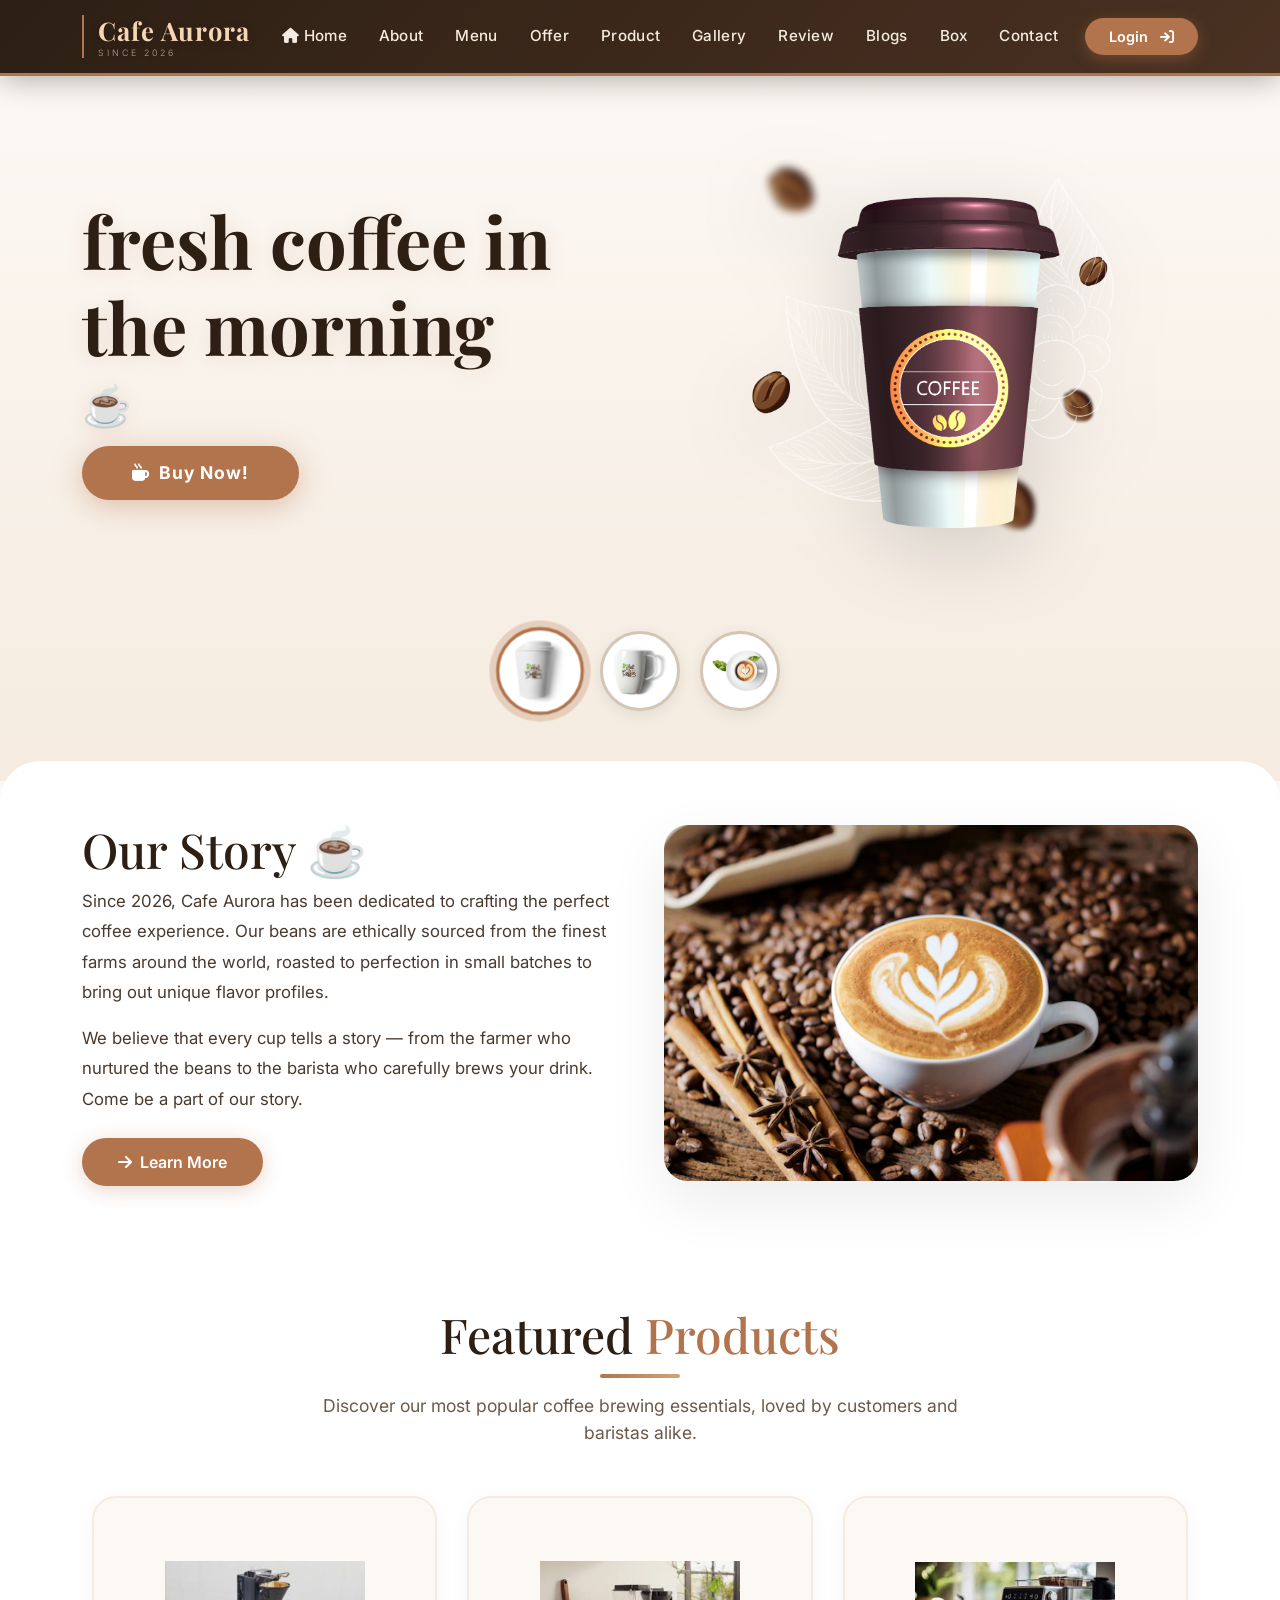
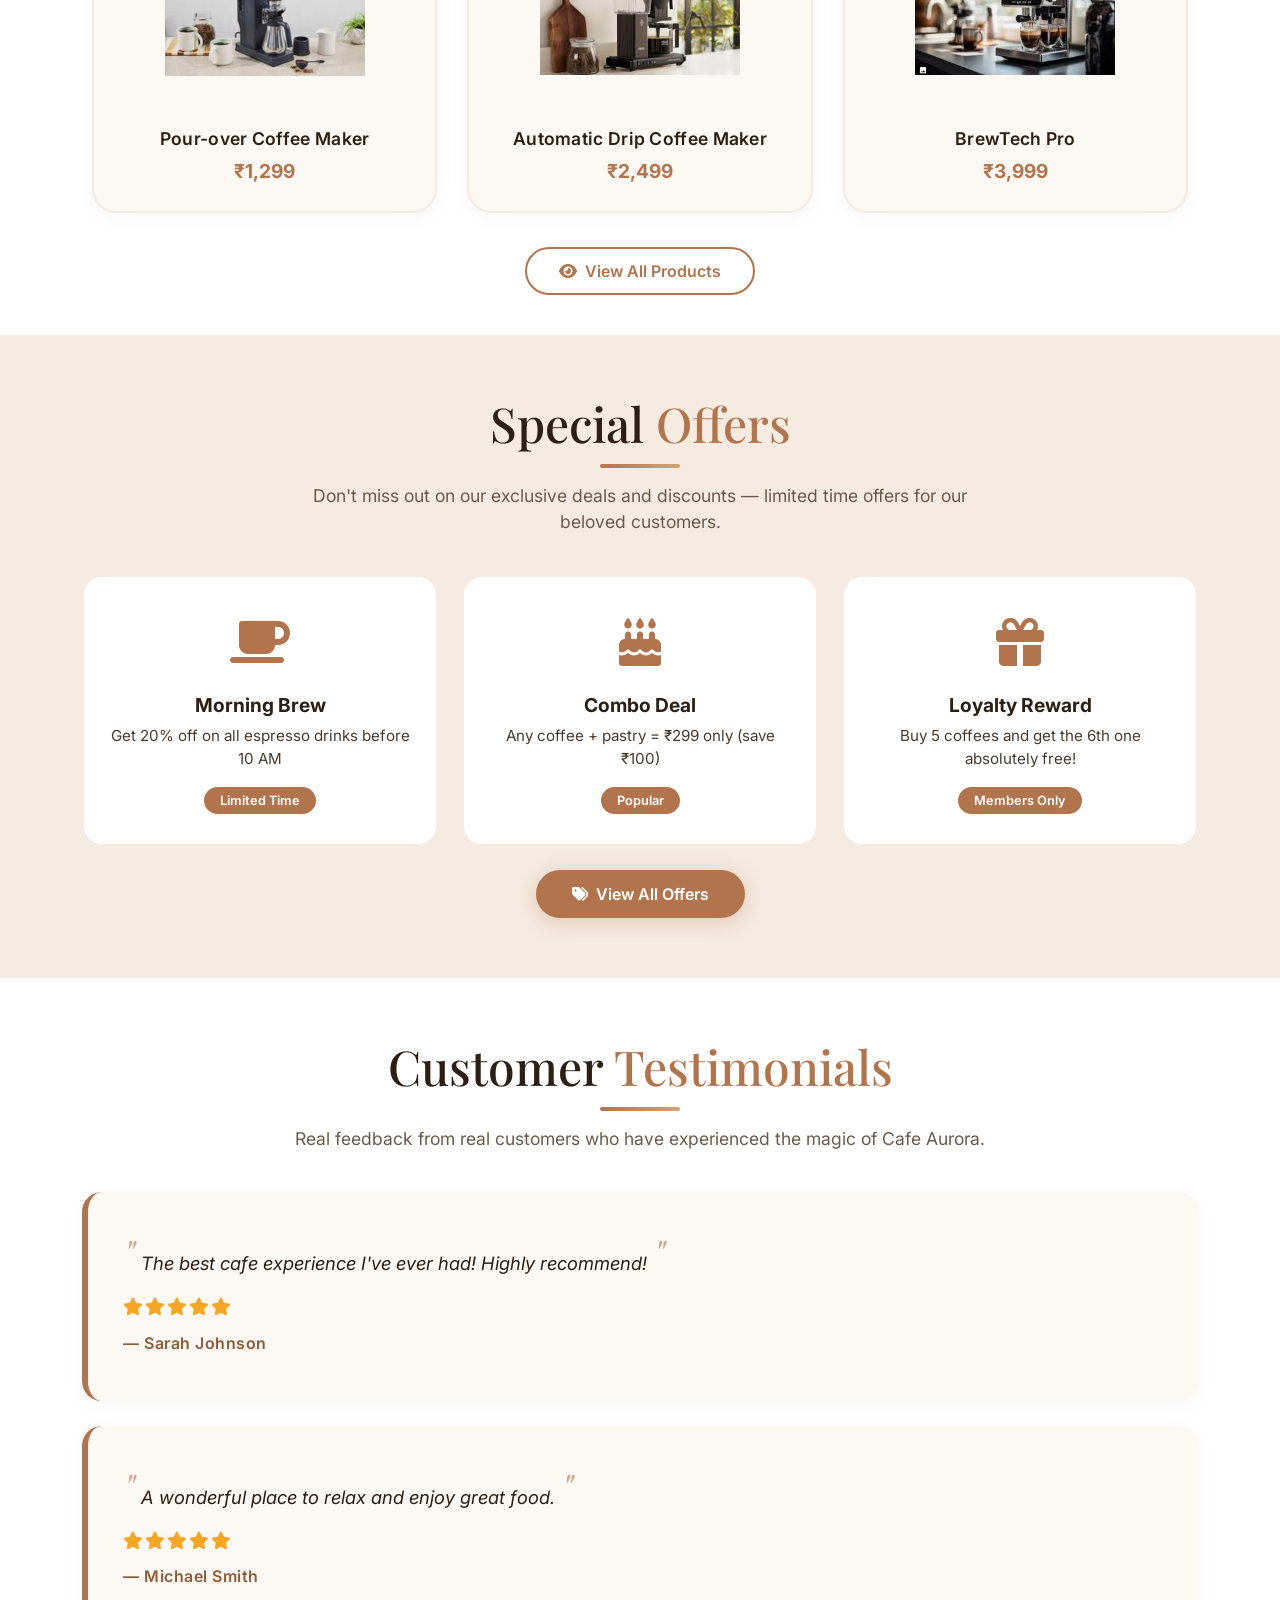
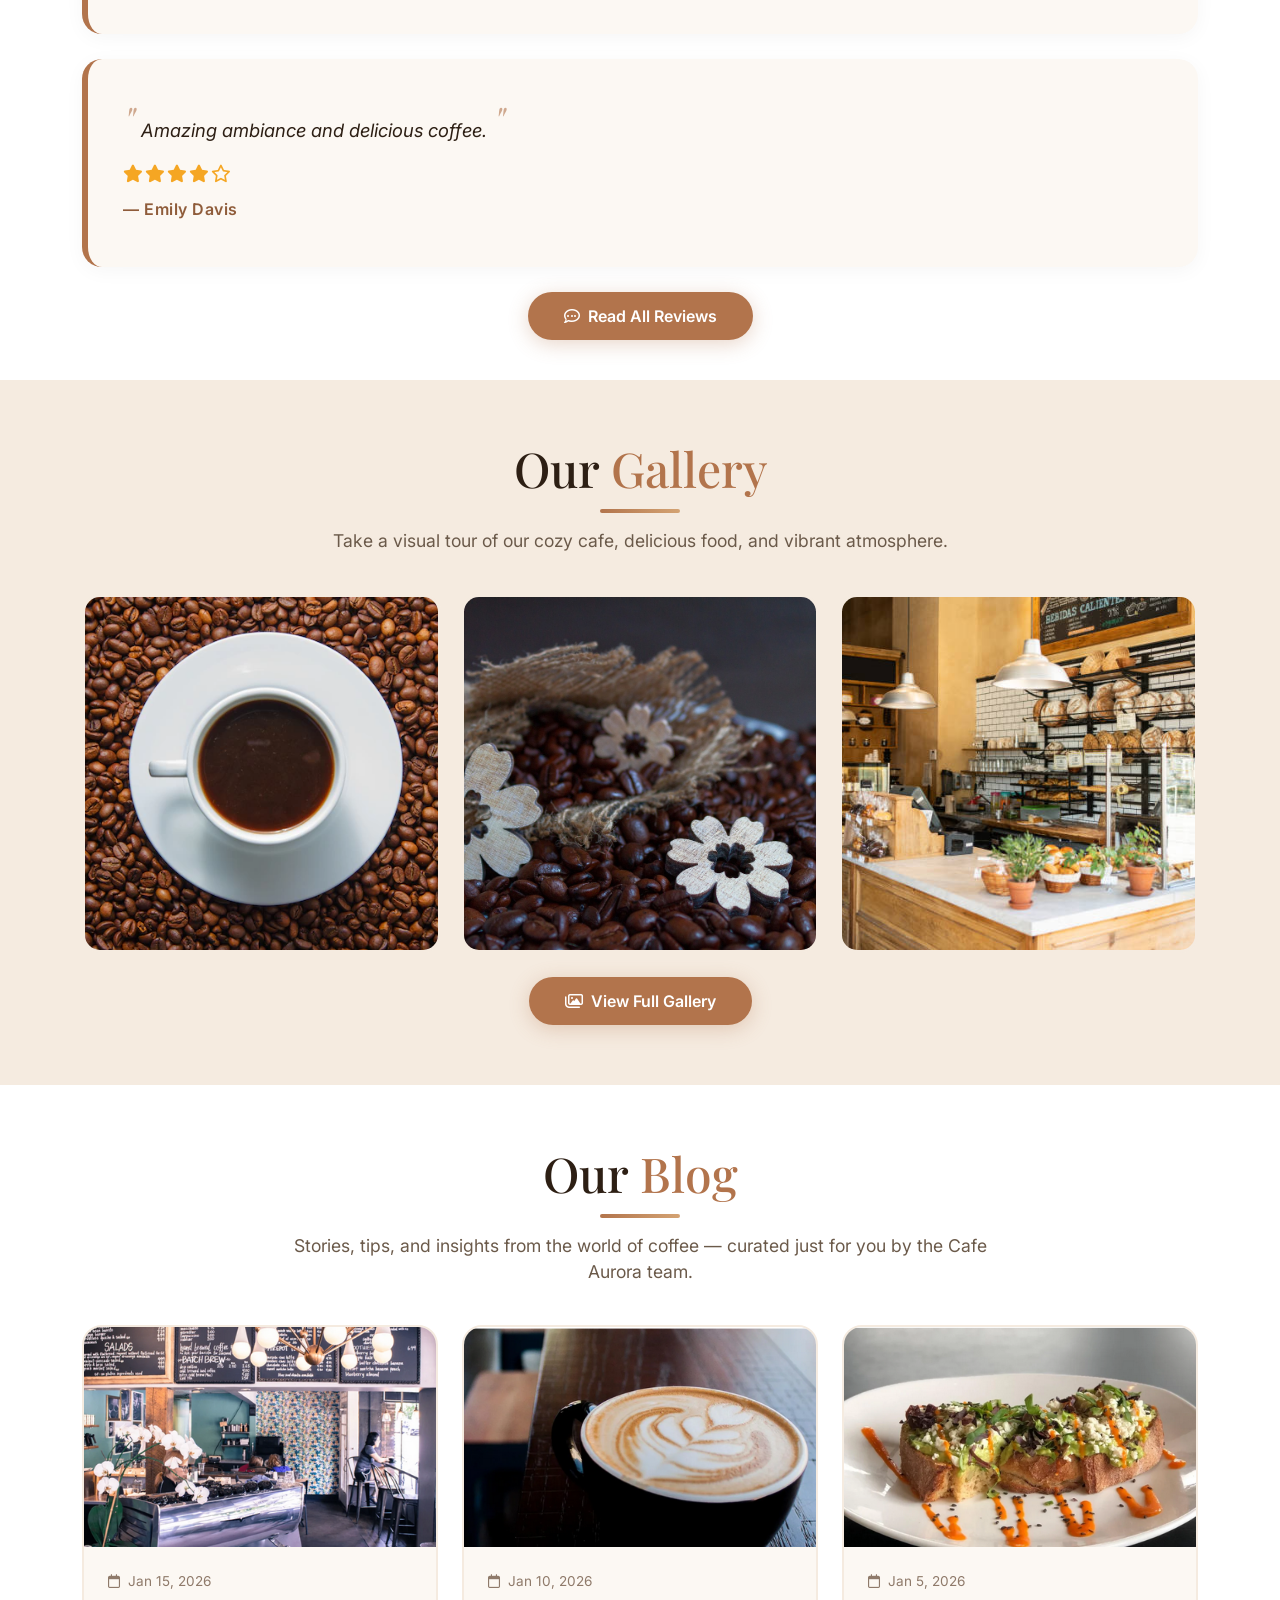
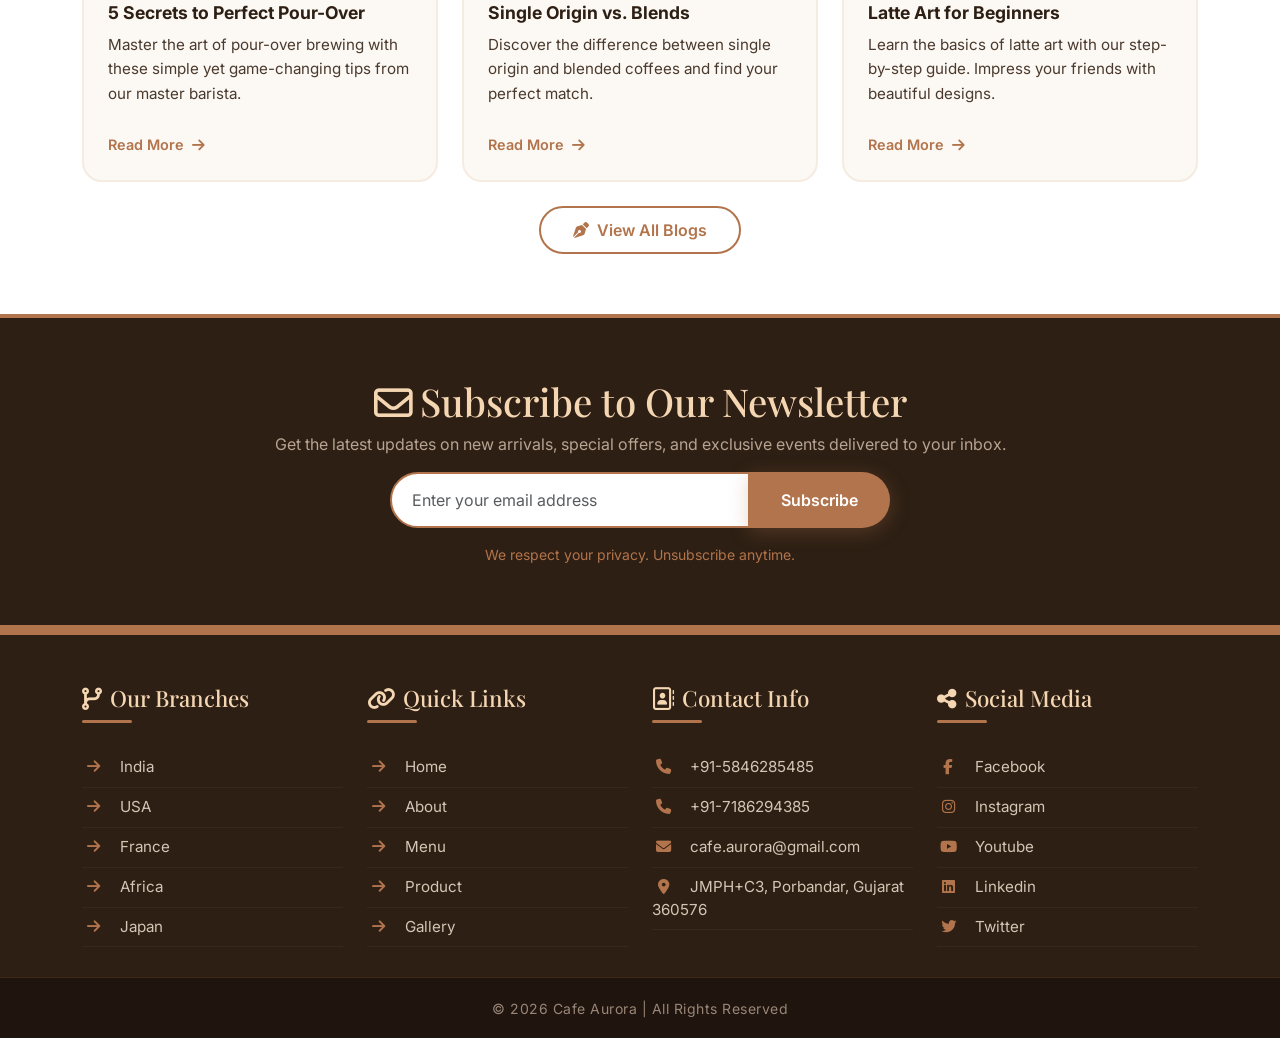
==== commit c35c7d84: "Rename index.html to Index.html" ====
--- a/Index.html
+++ b/Index.html
@@ -1515,7 +1515,7 @@
             <div class="collapse navbar-collapse" id="mynavbar">
                 <ul class="navbar-nav me-auto mb-2 mb-lg-0">
                     <li class="nav-item">
-                        <a class="nav-link active" href="Index.html"><i class="fa-solid fa-house fa-beat"></i> Home</a>
+                        <a class="nav-link active" href="index.html"><i class="fa-solid fa-house fa-beat"></i> Home</a>
                     </li>
                     <li class="nav-item"><a class="nav-link" href="About.html">About</a></li>
                     <li class="nav-item"><a class="nav-link" href="Menu.html">Menu</a></li>
@@ -1993,4 +1993,4 @@
 
 </body>
 
-</html>+</html>
